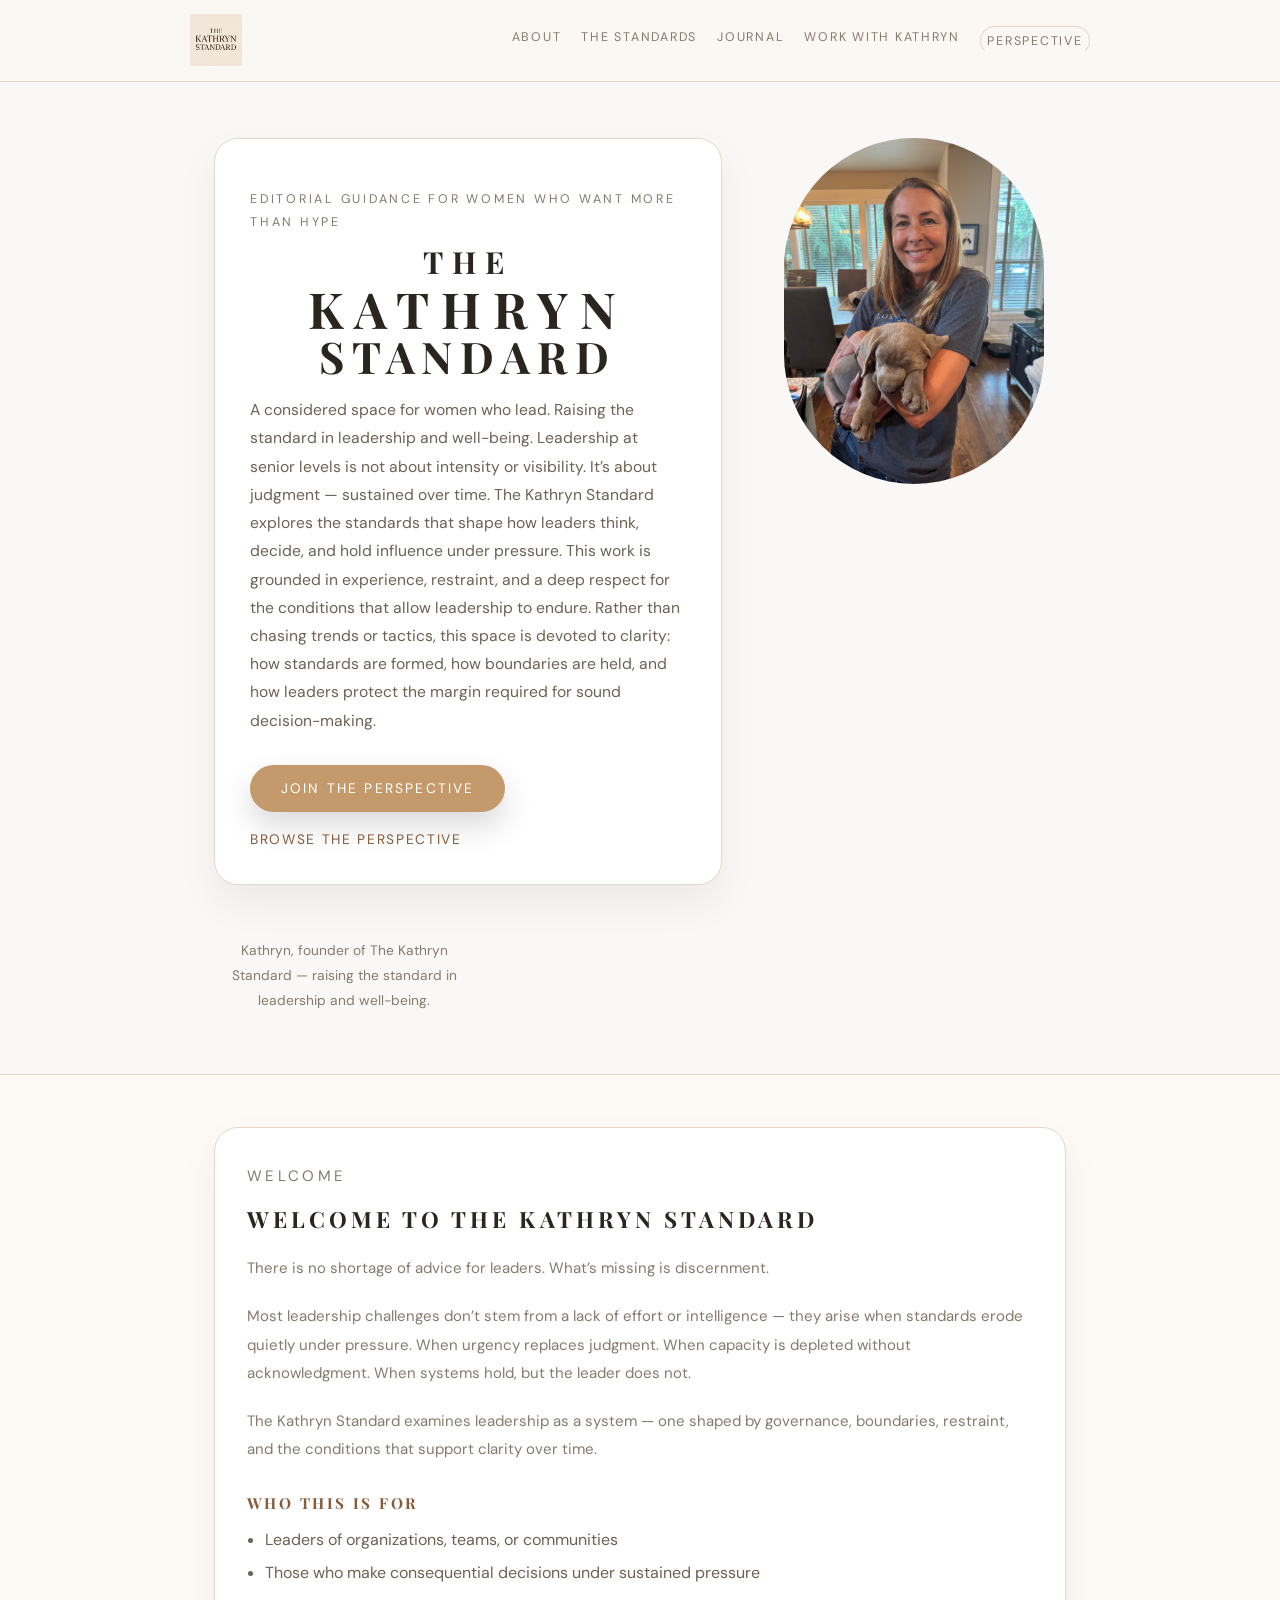
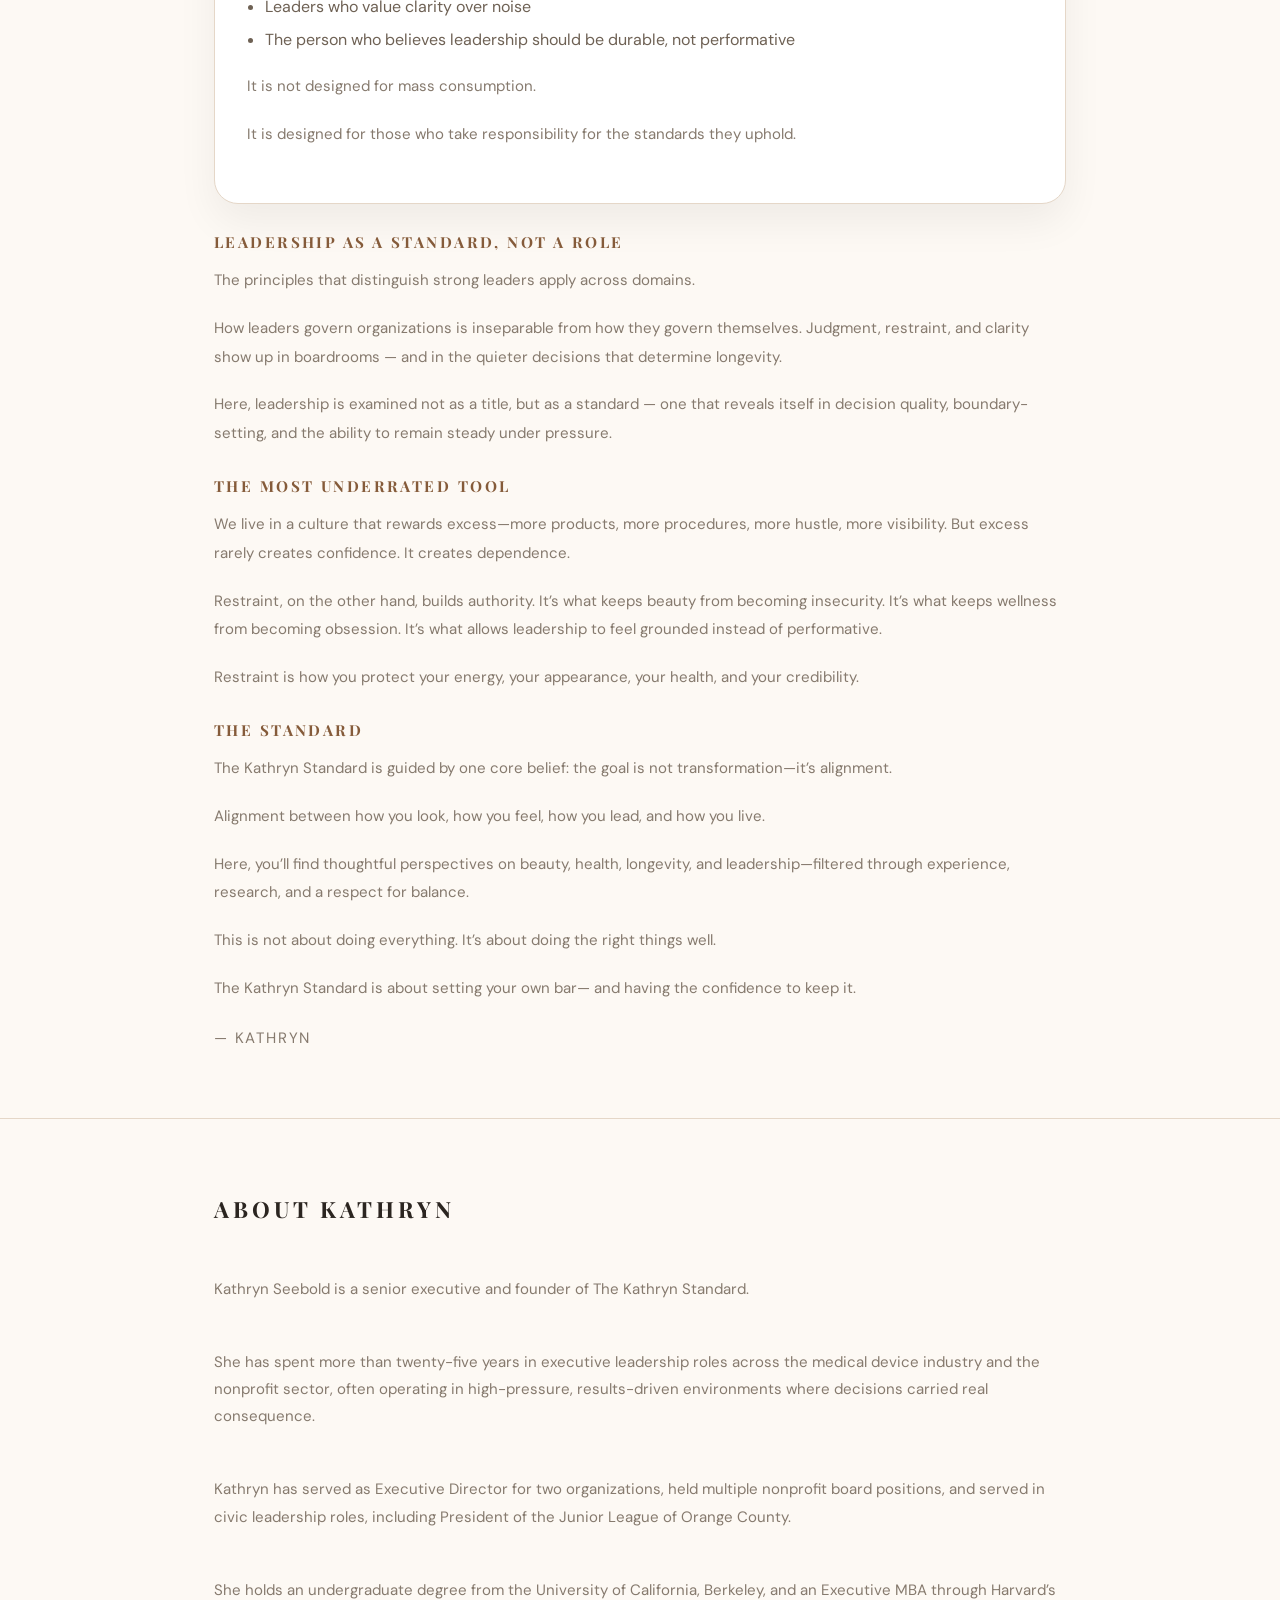
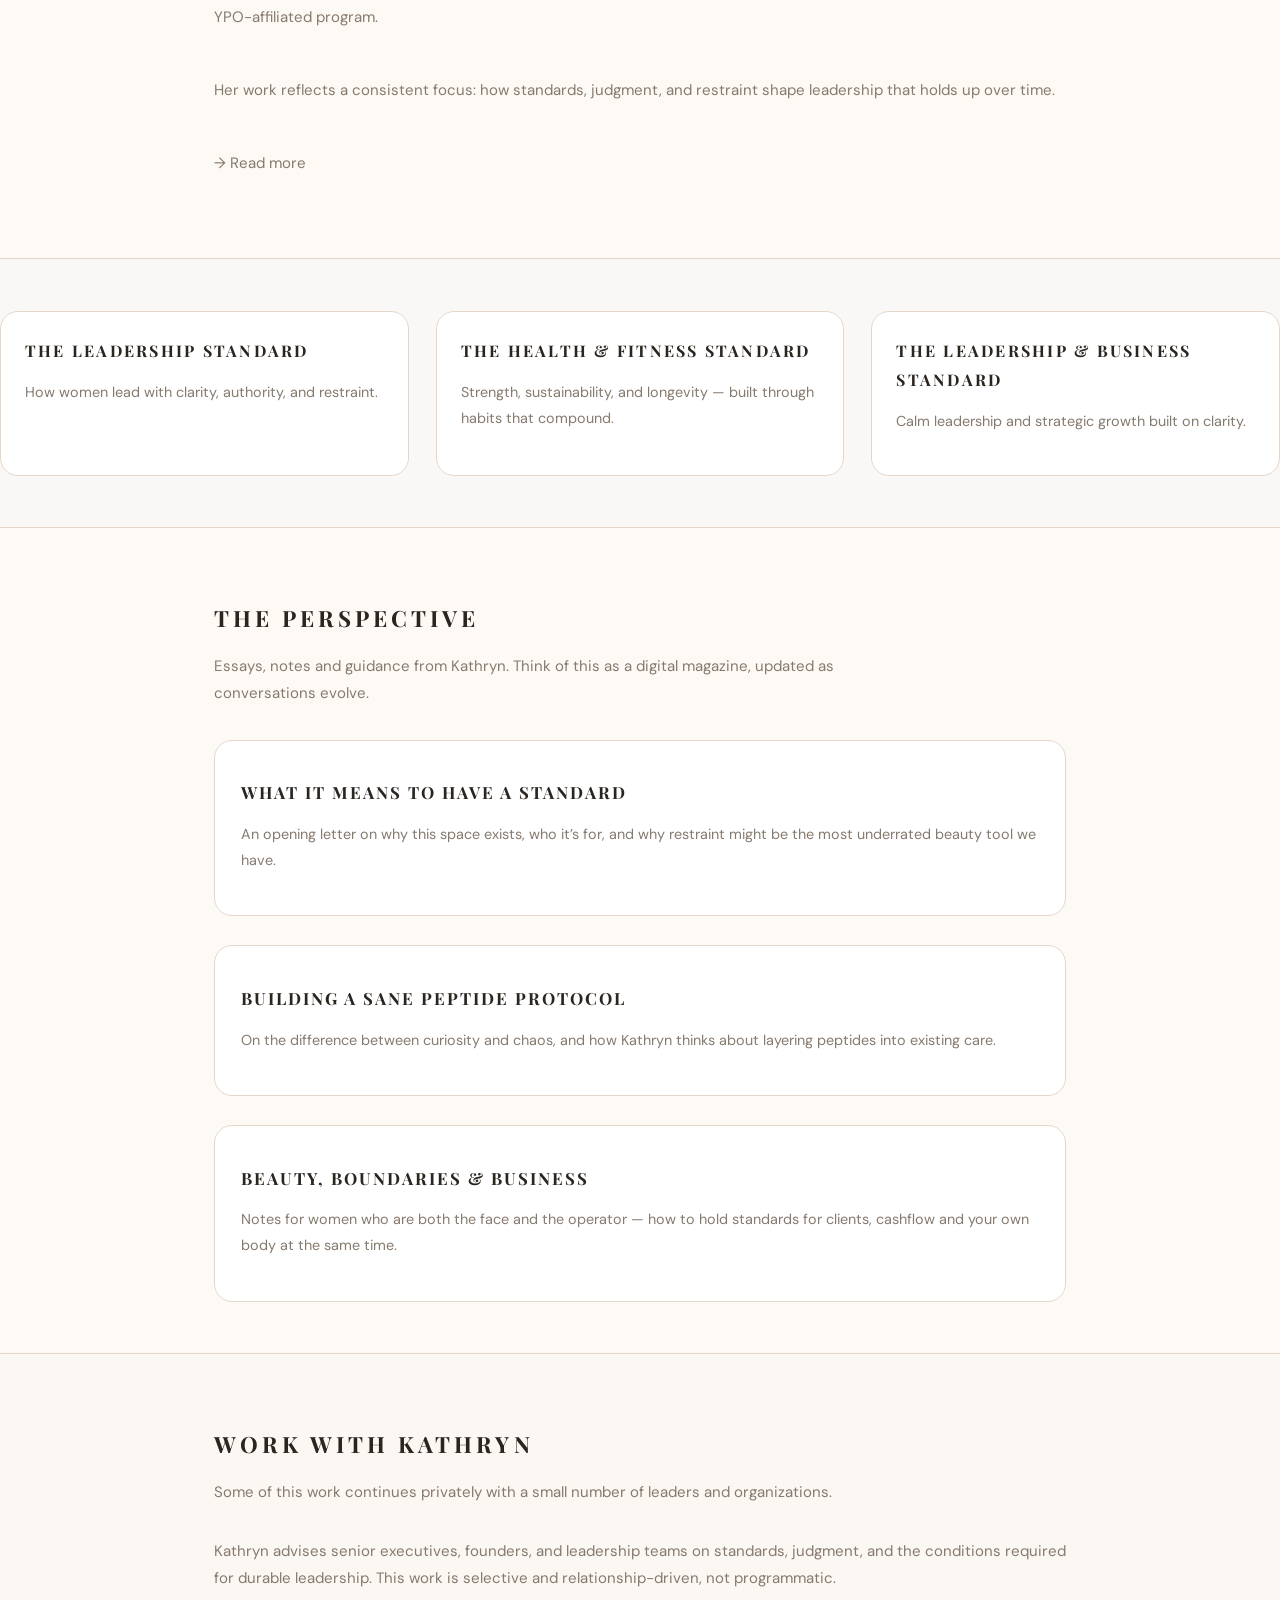
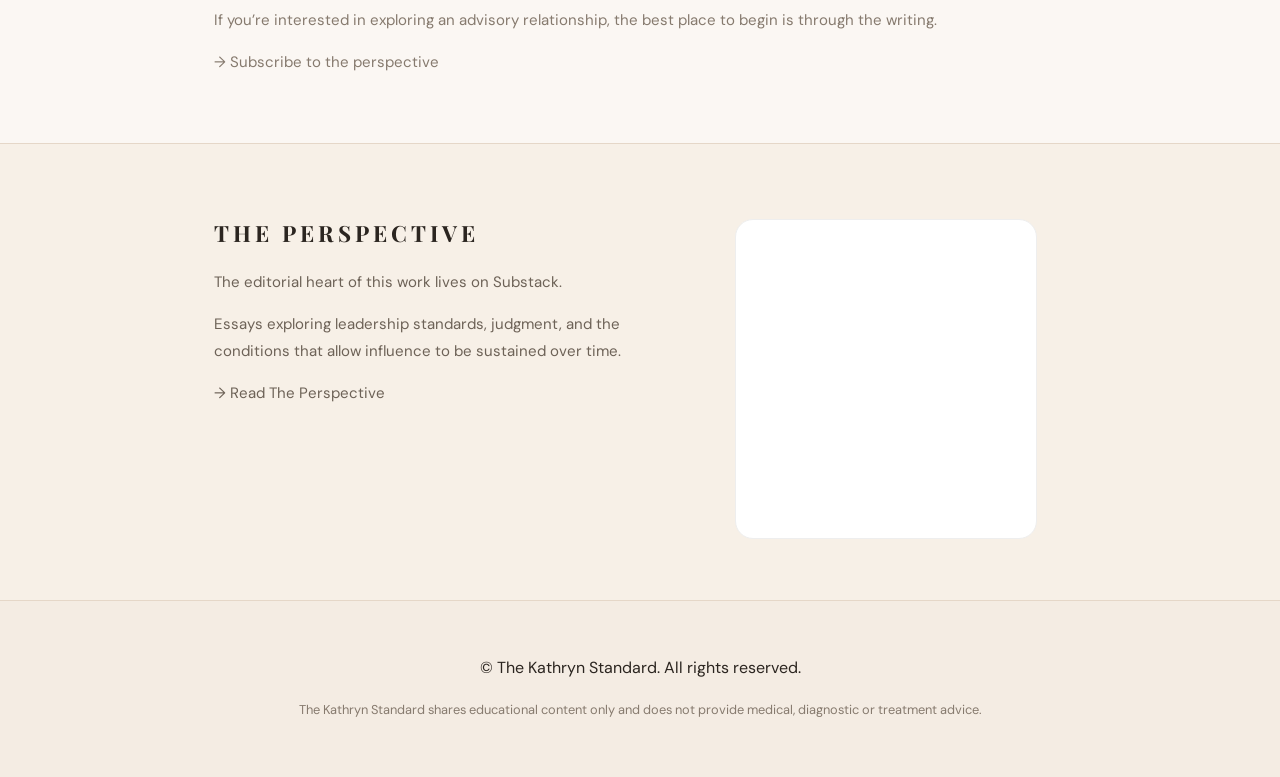
==== index.html @ 61009288 "Update index.html" ====
<!DOCTYPE html>
<html lang="en">
<head>
  
  <meta charset="UTF-8" />
  <title>The Kathryn Standard | Raising the standard in leadership and well-being</title>

  <meta name="viewport" content="width=device-width, initial-scale=1" />
  <meta
    name="description"
    content="The Kathryn Standard is an editorial-style home for women who want elevated guidance on beauty, peptides, wellness, supplements and business. Curated by Kathryn."
  />

  <!-- Canonical -->
  <link rel="canonical" href="https://thekathrynstandard.com/" />

  <!-- Open Graph -->
  <meta property="og:type" content="website" />
  <meta property="og:title" content="The Kathryn Standard | Raising the standard in leadership and well-being" />
  <meta
    property="og:description"
    content="An elevated home for women’s beauty, peptides, wellness and business insights — curated by Kathryn."
  />
  <meta property="og:url" content="https://thekathrynstandard.com/" />
  <meta property="og:site_name" content="The Kathryn Standard" />
  <meta property="og:image" content="https://thekathrynstandard.com/assets/logo.png" />

  <!-- Twitter -->
  <meta name="twitter:card" content="summary_large_image" />
  <meta name="twitter:title" content="The Kathryn Standard | Raising the standard in leadership and well-being" />
  <meta
    name="twitter:description"
    content="Where women come for thoughtful guidance on beauty, peptides, wellness, supplements and business."
  />
  <meta name="twitter:image" content="https://thekathrynstandard.com/assets/logo.png" />

  <!-- Fonts -->
<link rel="preconnect" href="https://fonts.googleapis.com" />
<link rel="preconnect" href="https://fonts.gstatic.com" crossorigin />
<link
  href="https://fonts.googleapis.com/css2?family=Playfair+Display:wght@500;600&family=DM+Sans:wght@400;500&display=swap"
  rel="stylesheet"
/>
<link rel="stylesheet" href="style.css" />
</head>
<body>
  <header class="site-header">
    <div class="container header-inner">
      <a href="/" class="brand" aria-label="The Kathryn Standard home">
        <img
  src="/assets/logo.png"
  alt="The Kathryn Standard"
  class="logo"
/>
      </a>
      <nav class="main-nav" aria-label="Primary navigation">
        <a href="#about">About</a>
        <a href="#standards">The Standards</a>
        <a href="#journal">Journal</a>
        <a href="#work-with">Work With Kathryn</a>
        <a href="#newsletter" class="nav-cta">Perspective</a>
      </nav>
    </div>
  </header>

  <main>
    <!-- HERO -->
    <section class="hero" id="top">
      <div class="container hero-grid">
        <div class="hero-copy">
          <p class="hero-kicker">Editorial guidance for women who want more than hype</p>
         <h1 class="brand-headline">
  <span class="brand-line brand-the">THE</span>
  <span class="brand-line brand-kathryn">KATHRYN</span>
  <span class="brand-line">STANDARD</span>
</h1>
          <p class="hero-body">
           A considered space for women who lead.
Raising the standard in leadership and well-being.
Leadership at senior levels is not about intensity or visibility.
It’s about judgment — sustained over time.
The Kathryn Standard explores the standards that shape how leaders think, decide, and hold influence under pressure. This work is grounded in experience, restraint, and a deep respect for the conditions that allow leadership to endure.
Rather than chasing trends or tactics, this space is devoted to clarity: how standards are formed, how boundaries are held, and how leaders protect the margin required for sound decision-making.

          </p>
          <div class="hero-actions">
            <a href="#newsletter" class="btn btn-primary">Join the Perspective</a>
           <a 
  href="https://perspective.thekathrynstandard.com" 
  class="hero-secondary"
  target="_blank"
  rel="noopener"
>
  BROWSE THE PERSPECTIVE
</a>
          </div>
        </div>
        <div class="hero-media">
  <div class="hero-portrait">
    <img
      src="/assets/kathryn.jpg"
      alt="Kathryn — Founder of The Kathryn Standard"
      class="portrait-img"
      loading="eager"
    />
  </div>
</div>
          <p class="hero-caption">
            Kathryn, founder of The Kathryn Standard — raising the standard in leadership and well-being.
          </p>
        </div>
      </div>
    </section>
   <section class="section section-welcome" id="welcome">
  <div class="container">
    <div class="welcome-card">
      <p class="welcome-kicker">Welcome</p>
      <h2>Welcome to The Kathryn Standard</h2>

      <p class="welcome-body">
        There is no shortage of advice for leaders.
What’s missing is discernment.

      </p>

      <p class="welcome-body">
        Most leadership challenges don’t stem from a lack of effort or intelligence — they arise when standards erode quietly under pressure. When urgency replaces judgment. When capacity is depleted without acknowledgment. When systems hold, but the leader does not.
      </p>

      <p class="welcome-body">
        The Kathryn Standard examines leadership as a system — one shaped by governance, boundaries, restraint, and the conditions that support clarity over time.
      </p>

    <h3 class="welcome-subhead">Who This Is For</h3>

<ul class="welcome-list">
  <li>Leaders of organizations, teams, or communities</li>
  <li>Those who make consequential decisions under sustained pressure</li>
  <li>Leaders who value clarity over noise</li>
  <li>The person who believes leadership should be durable, not performative</li>
</ul>

<p class="welcome-body">
  It is not designed for mass consumption.
</p>

<p class="welcome-body">
  It is designed for those who take responsibility for the standards they uphold.
</p>
</p>
  </p>
</div>
</p>
      </p>

      <h3 class="welcome-subhead">Leadership as a Standard, Not a Role</h3>

<p class="welcome-body">
  The principles that distinguish strong leaders apply across domains.
</p>

<p class="welcome-body">
  How leaders govern organizations is inseparable from how they govern themselves.
  Judgment, restraint, and clarity show up in boardrooms — and in the quieter decisions
  that determine longevity.
</p>

<p class="welcome-body">
  Here, leadership is examined not as a title, but as a standard — one that reveals
  itself in decision quality, boundary-setting, and the ability to remain steady under pressure.
</p>
      </p>

      <h3 class="welcome-subhead">The Most Underrated Tool</h3>

      <p class="welcome-body">
        We live in a culture that rewards excess—more products, more procedures,
        more hustle, more visibility.
        But excess rarely creates confidence. It creates dependence.
      </p>

      <p class="welcome-body">
        Restraint, on the other hand, builds authority.
        It’s what keeps beauty from becoming insecurity.
        It’s what keeps wellness from becoming obsession.
        It’s what allows leadership to feel grounded instead of performative.
      </p>

      <p class="welcome-body">
        Restraint is how you protect your energy, your appearance,
        your health, and your credibility.
      </p>

      <h3 class="welcome-subhead">The Standard</h3>

      <p class="welcome-body">
        The Kathryn Standard is guided by one core belief:
        the goal is not transformation—it’s alignment.
      </p>

      <p class="welcome-body">
        Alignment between how you look, how you feel,
        how you lead, and how you live.
      </p>

      <p class="welcome-body">
        Here, you’ll find thoughtful perspectives on beauty, health,
        longevity, and leadership—filtered through experience,
        research, and a respect for balance.
      </p>

      <p class="welcome-body">
        This is not about doing everything.
        It’s about doing the right things well.
      </p>

      <p class="welcome-body">
        The Kathryn Standard is about setting your own bar—
        and having the confidence to keep it.
      </p>

      <p class="welcome-signature">— Kathryn</p>
    </div>
  </div>
</section>

    <!-- ABOUT KATHRYN -->
    <section class="section section-about" id="about">
  <div class="container">
    <div class="section-header">
      <h2>About Kathryn</h2>
</div>

<div class="about-body">
  <p>
    Kathryn Seebold is a senior executive and founder of The Kathryn Standard.
  </p>

  <p>
    She has spent more than twenty-five years in executive leadership roles across
    the medical device industry and the nonprofit sector, often operating in
    high-pressure, results-driven environments where decisions carried real consequence.
  </p>

  <p>
    Kathryn has served as Executive Director for two organizations, held multiple
    nonprofit board positions, and served in civic leadership roles, including
    President of the Junior League of Orange County.
  </p>

  <p>
    She holds an undergraduate degree from the University of California, Berkeley,
    and an Executive MBA through Harvard’s YPO-affiliated program.
  </p>

  <p>
    Her work reflects a consistent focus: how standards, judgment, and restraint
    shape leadership that holds up over time.
  </p>

  <p>
   <a
  href="https://perspective.thekathrynstandard.com/about"
  class="about-link"
  target="_blank"
  rel="noopener"
>
      → Read more
    </a>
  </p>
</div>
      </p>
    </div>
  </div>
</section>

    <!-- THE STANDARDS (PILLARS) -->
    <section id="standards" class="section">
  <div class="pillars-grid">
  <a href="/standards/leadership-business/" class="pillar">
  <h3>The Leadership Standard</h3>
  <p>How women lead with clarity, authority, and restraint.</p>
</a>

  <a href="/standards/health-fitness/" class="pillar">
  <h3>The Health &amp; Fitness Standard</h3>
<p>Strength, sustainability, and longevity — built through habits that compound.</p>
</a>

  <a href="/standards/leadership-business/" class="pillar">
  <h3>The Leadership &amp; Business Standard</h3>
  <p>Calm leadership and strategic growth built on clarity.</p>
</a>


</div>
    </section>

    <!-- JOURNAL PREVIEW -->
    <section class="section section-journal" id="journal">
      <div class="container">
        <div class="section-header">
          <h2>The Perspective</h2>
          <p>
            Essays, notes and guidance from Kathryn. Think of this as a digital magazine, updated as
            conversations evolve.
          </p>
        </div>
        <div class="journal-grid">
         <a class="journal-card" href="what-it-means-to-have-a-standard.html">
  <h3>What It Means to Have a Standard</h3>
  <p>
    An opening letter on why this space exists, who it’s for, and why restraint might be the most underrated beauty tool we have.
  </p>
</a>
          <a class="journal-card" href="building-a-sane-peptide-protocol.html">
  <h3>Building a Sane Peptide Protocol</h3>
  <p>
    On the difference between curiosity and chaos, and how Kathryn thinks about layering peptides
    into existing care.
  </p>
</a>
          <a class="journal-card" href="beauty-boundaries-and-business.html">
  <h3>Beauty, Boundaries &amp; Business</h3>
  <p>
    Notes for women who are both the face and the operator — how to hold standards for clients,
    cashflow and your own body at the same time.
  </p>
</a>
        </div>
      </div>
    </section>

    <!-- WORK WITH KATHRYN -->
<section class="section section-work" id="work-with">
  <div class="container">

    <div class="section-header">
      <h2>Work With Kathryn</h2>
      <p>
        Some of this work continues privately with a small number of leaders and organizations.
      </p>
    </div>

    <div class="work-body">
      <p>
        Kathryn advises senior executives, founders, and leadership teams on standards,
        judgment, and the conditions required for durable leadership. This work is selective
        and relationship-driven, not programmatic.
      </p>

      <p>
        If you’re interested in exploring an advisory relationship, the best place to begin
        is through the writing.
      </p>

      <p>
        <a href="https://thekathrynstandard.substack.com" target="_blank" class="work-link">
          → Subscribe to the perspective
        </a>
      </p>
    </div>

  </div>
</section>

    <!-- PERSPECTIVE / INNER CIRCLE -->
    <section class="section section-newsletter" id="newsletter">
  <div class="container newsletter-inner">

   <div class="newsletter-copy">
  <h2>THE PERSPECTIVE</h2>

  <p>
    The editorial heart of this work lives on Substack.
  </p>

  <p>
    Essays exploring leadership standards, judgment,
    and the conditions that allow influence to be sustained over time.
  </p>

  <p>
    <p>
  <a href="https://thekathrynstandard.substack.com" target="_blank" rel="noopener">
    → Read The Perspective
  </a>
</p>
  </p>
</div>

    <div class="substack-embed">
  <iframe
    src="https://thekathrynstandard.substack.com/embed"
    width="100%"
    height="320"
    style="border:1px solid #EEE; background:white;"
    frameborder="0"
    scrolling="no"></iframe>
</div>

  </div>
</section>
  </main>

  <footer class="site-footer">
    <div class="container footer-inner">
      <p>© <span id="year"></span> The Kathryn Standard. All rights reserved.</p>
      <p class="footer-small">
        The Kathryn Standard shares educational content only and does not provide medical, diagnostic or treatment advice.
      </p>
    </div>
  </footer>

 <!-- <script src="script.js"></script> -->
</body>
</html>
---- style.css ----
:root {
  --bg: #fbf7f3;
  --bg-soft: #f6efe7;
  --card-bg: #ffffff;
  --accent: #c49a6c;
  --accent-soft: #f1e0cd;
  --accent-dark: #855b3a;
  --text: #2b2520;
  --muted: #867a6e;
  --border-soft: #e5d7c8;
  --border-strong: #d6c3af;
  --radius-lg: 18px;
  --radius-xl: 24px;
  --shadow-soft: 0 18px 40px rgba(0, 0, 0, 0.06);
  --max-width: 900px;
  --transition: 0.2s ease;
  --font-sans: "DM Sans", system-ui, -apple-system, BlinkMacSystemFont, sans-serif;
  --font-serif: "Playfair Display", "Times New Roman", serif;
}
.standard-subhead{
  margin-top: 28px;
  margin-bottom: 10px;
  font-family: "Playfair Display", serif;
  font-weight: 600;
  letter-spacing: 0.18em;
  text-transform: uppercase;
  font-size: 14px;
  color: #2b2522;
}

/* RESET & BASE */

*,
*::before,
*::after {
  box-sizing: border-box;
}

html,
body {
  margin: 0;
  padding: 0;
}

body {
  font-family: var(--font-sans);
  color: var(--text);
  background: var(--bg);
  line-height: 1.8;
  -webkit-font-smoothing: antialiased;
}

img {
  max-width: 100%;
  display: block;
}

a {
  color: inherit;
  text-decoration: none;
}

.container {
  max-width: var(--max-width);
  margin: 0 auto;
  padding: 0 1.5rem;
}

.sr-only {
  position: absolute;
  width: 1px;
  height: 1px;
  padding: 0;
  margin: -1px;
  overflow: hidden;
  clip: rect(0, 0, 0, 0);
  border: 0;
}

/* HEADER */

.site-header {
  position: sticky;
  top: 0;
  z-index: 20;
  background: rgba(251, 247, 243, 0.97);
  backdrop-filter: blur(14px);
  border-bottom: 1px solid var(--border-soft);
}

.header-inner {
  display: flex;
  align-items: center;
  justify-content: space-between;
  padding: 0.9rem 0;
}

.logo {
  height: 52px;
  width: auto;
}

.main-nav {
  display: flex;
  gap: 1.25rem;
  font-size: 0.78rem;
  letter-spacing: 0.14em;
  text-transform: uppercase;
  color: var(--muted);
}

.main-nav a {
  padding-bottom: 0.1rem;
  border-bottom: 1px solid transparent;
  transition: color var(--transition), border-color var(--transition);
}

.main-nav a:hover {
  color: var(--accent-dark);
  border-color: var(--accent-soft);
}

.nav-cta {
  padding: 0.15rem 0.4rem;
  border-radius: 999px;
  border: 1px solid var(--border-soft);
}

/* HERO */

.hero {
  padding: 3.5rem 0 3rem;
}

.hero-grid {
  display: grid;
  gap: 2.5rem;
  grid-template-columns: minmax(0, 2fr) minmax(0, 1.2fr);
  align-items: flex-start;
}

.hero-copy {
  background: var(--card-bg);
  border-radius: var(--radius-xl);
  padding: 2.3rem 2.2rem 2rem;
  border: 1px solid var(--border-soft);
  box-shadow: var(--shadow-soft);
}

.hero-kicker {
  font-size: 0.78rem;
  letter-spacing: 0.22em;
  text-transform: uppercase;
  color: var(--muted);
  margin-bottom: 0.8rem;
}

.hero h1 {
  font-family: var(--font-serif);
  font-size: clamp(2.4rem, 3.4vw, 2.9rem);
  letter-spacing: 0.18em;
  text-transform: uppercase;
  margin-bottom: 1rem;
}

.hero-body {
  max-width: 620px;
  color: #6e6154;
  font-size: 0.98rem;
  margin-bottom: 1.9rem;
}

.hero-actions {
  display: flex;
  flex-wrap: wrap;
  gap: 0.9rem;
  align-items: center;
}

.hero-secondary {
  font-size: 0.86rem;
  letter-spacing: 0.12em;
  text-transform: uppercase;
  color: var(--accent-dark);
}

/* HERO MEDIA / PORTRAIT */

.hero-media {
  display: flex;
  flex-direction: column;
  gap: 0.9rem;
  align-items: center;
}

.hero-portrait {
  width: 100%;
  max-width: 260px;
  aspect-ratio: 3 / 4;
  border-radius: 999px;
  background: linear-gradient(145deg, #f1e3d4, #e1cbb1);
  display: flex;
  align-items: center;
  justify-content: center;
  overflow: hidden;
}

.portrait-circle {
  width: 80%;
  height: 80%;
  border-radius: 999px;
  background: #e8d8c4;
}

.hero-caption {
  font-size: 0.86rem;
  color: var(--muted);
  text-align: center;
  max-width: 260px;
}

/* BUTTONS */

.btn {
  display: inline-flex;
  align-items: center;
  justify-content: center;
  border-radius: 999px;
  padding: 0.7rem 1.9rem;
  font-size: 0.86rem;
  border: none;
  cursor: pointer;
  text-decoration: none;
  letter-spacing: 0.16em;
  text-transform: uppercase;
  transition: background var(--transition), transform var(--transition),
    box-shadow var(--transition), color var(--transition);
}

.btn-primary {
  background: var(--accent);
  color: #fff;
  box-shadow: 0 14px 30px rgba(0, 0, 0, 0.15);
}

.btn-primary:hover {
  background: var(--accent-dark);
  transform: translateY(-1px);
}

/* GENERIC SECTIONS */

.section {
  padding: 3.2rem 0;
  border-top: 1px solid var(--border-soft);
}

.section-header {
  max-width: 640px;
  margin-bottom: 2rem;
}

.section h2 {
  font-family: var(--font-serif);
  font-size: 1.4rem;
  letter-spacing: 0.18em;
  text-transform: uppercase;
  margin-bottom: 0.7rem;
}

.section p {
  color: var(--muted);
  font-size: 0.94rem;
}

/* ABOUT */

.section-about {
  background: #fdf9f4;
}

.about-body {
  display: grid;
  gap: 1rem;
}

/* STANDARDS */

.section-standards {
  background: #fbf5ee;
}

.pillars-grid {
  display: grid;
  gap: 1.7rem;
  grid-template-columns: repeat(auto-fit, minmax(200px, 1fr));
}

.pillar {
  background: var(--card-bg);
  border-radius: var(--radius-lg);
  padding: 1.6rem 1.5rem;
  border: 1px solid var(--border-soft);
}

.pillar h3 {
  font-family: var(--font-serif);
  font-size: 1rem;
  letter-spacing: 0.14em;
  text-transform: uppercase;
  margin: 0 0 0.6rem;
}

.pillar p {
  font-size: 0.9rem;
}

/* JOURNAL */

.section-journal {
  background: #fdfaf6;
}

.journal-grid {
  display: grid;
  gap: 1.8rem;
}

.journal-card {
  background: var(--card-bg);
  border-radius: var(--radius-lg);
  padding: 1.7rem 1.6rem;
  border: 1px solid var(--border-soft);
}

.journal-card h3 {
  font-family: var(--font-serif);
  font-size: 1.05rem;
  letter-spacing: 0.12em;
  text-transform: uppercase;
  margin: 0.6rem 0 0.7rem;
}

.journal-card p {
  font-size: 0.9rem;
}

/* Pills */

.pill {
  display: inline-flex;
  align-items: center;
  padding: 0.25rem 0.8rem;
  border-radius: 999px;
  font-size: 0.72rem;
  letter-spacing: 0.18em;
  text-transform: uppercase;
}

.pill-soft {
  background: var(--accent-soft);
  color: #664934;
}

/* WORK WITH KATHRYN */

.section-work {
  background: var(--bg);
}

.work-body p {
  font-size: 0.94rem;
}

/* NEWSLETTER */

.section-newsletter {
  background: #f7f0e7;
}

.newsletter-inner {
  display: flex;
  flex-wrap: wrap;
  gap: 2rem;
  align-items: flex-start;
  justify-content: space-between;
}

.newsletter-copy {
  max-width: 460px;
}

.newsletter-copy p {
  color: #6d6257;
}

.newsletter-form {
  display: flex;
  flex-direction: column;
  gap: 0.75rem;
  min-width: 260px;
  max-width: 320px;
}

.newsletter-form input[type="email"] {
  padding: 0.8rem 1.1rem;
  border-radius: 999px;
  border: 1px solid var(--border-strong);
  background: #fff;
  color: var(--text);
  font-size: 0.9rem;
}

.newsletter-form input[type="email"]::placeholder {
  color: #b1a396;
}

.newsletter-form input[type="email"]:focus {
  outline: none;
  border-color: var(--accent);
  box-shadow: 0 0 0 1px rgba(196, 154, 108, 0.6);
}

.newsletter-message {
  font-size: 0.82rem;
  min-height: 1.1rem;
}

/* FOOTER */

.site-footer {
  padding: 2.3rem 0 2.7rem;
  background: #f4ece3;
  border-top: 1px solid var(--border-soft);
}

.footer-inner {
  text-align: center;
}

.footer-small {
  margin-top: 0.3rem;
  font-size: 0.8rem;
  color: var(--muted);
}

/* RESPONSIVE */

@media (max-width: 860px) {
  .main-nav {
    display: none;
  }

  .hero-grid {
    grid-template-columns: minmax(0, 1fr);
  }

  .hero-media {
    align-items: flex-start;
  }

  .hero-caption {
    text-align: left;
    max-width: none;
  }
}

@media (max-width: 640px) {
  .section {
    padding: 2.7rem 0;
  }

  .hero-copy {
    padding: 2rem 1.7rem;
  }

  .tonight-card,
  .pillar,
  .journal-card {
    padding: 1.5rem 1.4rem;
  }

  .hero-actions {
    flex-direction: column;
    align-items: flex-start;
  }

  .btn-primary {
    width: 100%;
    justify-content: center;
  }
}
/* Welcome Section */
.section-welcome {
  background: #fdf9f4;
}

.welcome-card {
  background: #ffffff;
  border: 1px solid var(--border-soft, #e5d7c8);
  border-radius: 24px;
  box-shadow: 0 18px 40px rgba(0,0,0,0.06);
  padding: 2.2rem 2rem;
}

.welcome-kicker {
  font-size: 0.78rem;
  letter-spacing: 0.22em;
  text-transform: uppercase;
  color: var(--muted, #867a6e);
  margin: 0 0 0.6rem;
}

.welcome-card h2 {
  font-family: var(--font-serif, "Playfair Display", serif);
  letter-spacing: 0.18em;
  text-transform: uppercase;
  margin: 0 0 0.9rem;
}

.welcome-body {
  color: #6e6154;
  font-size: 0.98rem;
  line-height: 1.9;
  margin: 0 0 1.2rem;
}

.welcome-body p,
.welcome-body ul,
.welcome-body ol,
.welcome-body li {
  color: #6e6154;
}

.welcome-subhead {
  font-family: var(--font-serif, "Playfair Display", serif);
  letter-spacing: 0.16em;
  text-transform: uppercase;
  font-size: 0.95rem;
  margin: 1.6rem 0 0.6rem;
  color: var(--accent-dark, #855b3a);
}

.welcome-list {
  margin: 0.6rem 0 1.2rem;
  padding-left: 1.1rem;
  color: #6e6154;
}

.welcome-list li {
  margin-bottom: 0.5rem;
  line-height: 1.6;
}

.welcome-signature {
  margin-top: 1.4rem;
  color: var(--accent-dark, #855b3a);
  letter-spacing: 0.12em;
  text-transform: uppercase;
  font-size: 0.85rem;
}
.about-emphasis {
  font-style: italic;
  letter-spacing: 0.02em;
  color: var(--accent-dark, #855b3a);
}
/* Ensure header is always clickable above layered sections */
.site-header {
  position: relative;
  z-index: 9999;
}

.site-header * {
  pointer-events: auto;
}
/* Force header + nav above any overlays */
.site-header {
  .main-nav,
.main-nav a {
  position: relative;
  z-index: 999999;
}
  position: relative;
  z-index: 99999;
}
main {
  position: relative;
  z-index: 1;
}

.main-nav,
.main-nav a {
  position: relative;
  z-index: 999999;
}

/* Prevent main content from ever covering the header */
main {
  position: relative;
  z-index: 1;
}
.brand-headline {
  font-family: "Playfair Display", serif;
  text-transform: uppercase;
  letter-spacing: 0.28em;
  font-size: clamp(2.6rem, 5vw, 3.8rem);
  line-height: 1.05;
  margin: 0 0 1.25rem;
  text-align: center;
}

.brand-line {
  display: block;
}
/* Refine THE line */
.brand-the {
  font-size: 0.7em;
  letter-spacing: 0.28em;
  margin-bottom: 0.15em;
}
/* Optical width balance for KATHRYN */
.brand-kathryn {
  font-size: 1.14em;
  letter-spacing: 0.24em;
}
/* ============================
   Perspective / Longform
============================ */

.perspective {
  font-family: Georgia, serif;
}

.perspective h1 {
  font-family: "Playfair Display", serif;
  font-size: 42px;
  font-weight: 500;
  line-height: 1.2;
  margin-bottom: 24px;
}

.perspective .intro {
  font-size: 18px;
  line-height: 1.6;
  color: #666;
  margin-bottom: 40px;
}

.perspective p {
  font-size: 17px;
  line-height: 1.75;
  margin-bottom: 24px;
  color: #222;
}

.perspective p strong {
  font-weight: 600;
}

.perspective p br {
  display: block;
  margin-bottom: 8px;
}

.perspective a {
  text-decoration: none;
  color: #b28a63;
  font-size: 15px;
}

.perspective a:hover {
  text-decoration: underline;
}
body {
  background-color: #faf8f6;
}
.ml-embedded {
  display: block !important;
  min-height: 180px;
  background: #ffffff;
}
.substack-embed{
  max-width: 520px;
  margin: 24px auto 0;
}

.substack-embed iframe{
  width: 100%;
  border-radius: 18px;
}
/* Welcome page: make list text match body copy */
.welcome-body,
.welcome-body p,
.welcome-body ul,
.welcome-body ol,
.welcome-body li {
  color: #6e6154;
}

.welcome-body li::marker {
  color: #6e6154;
}
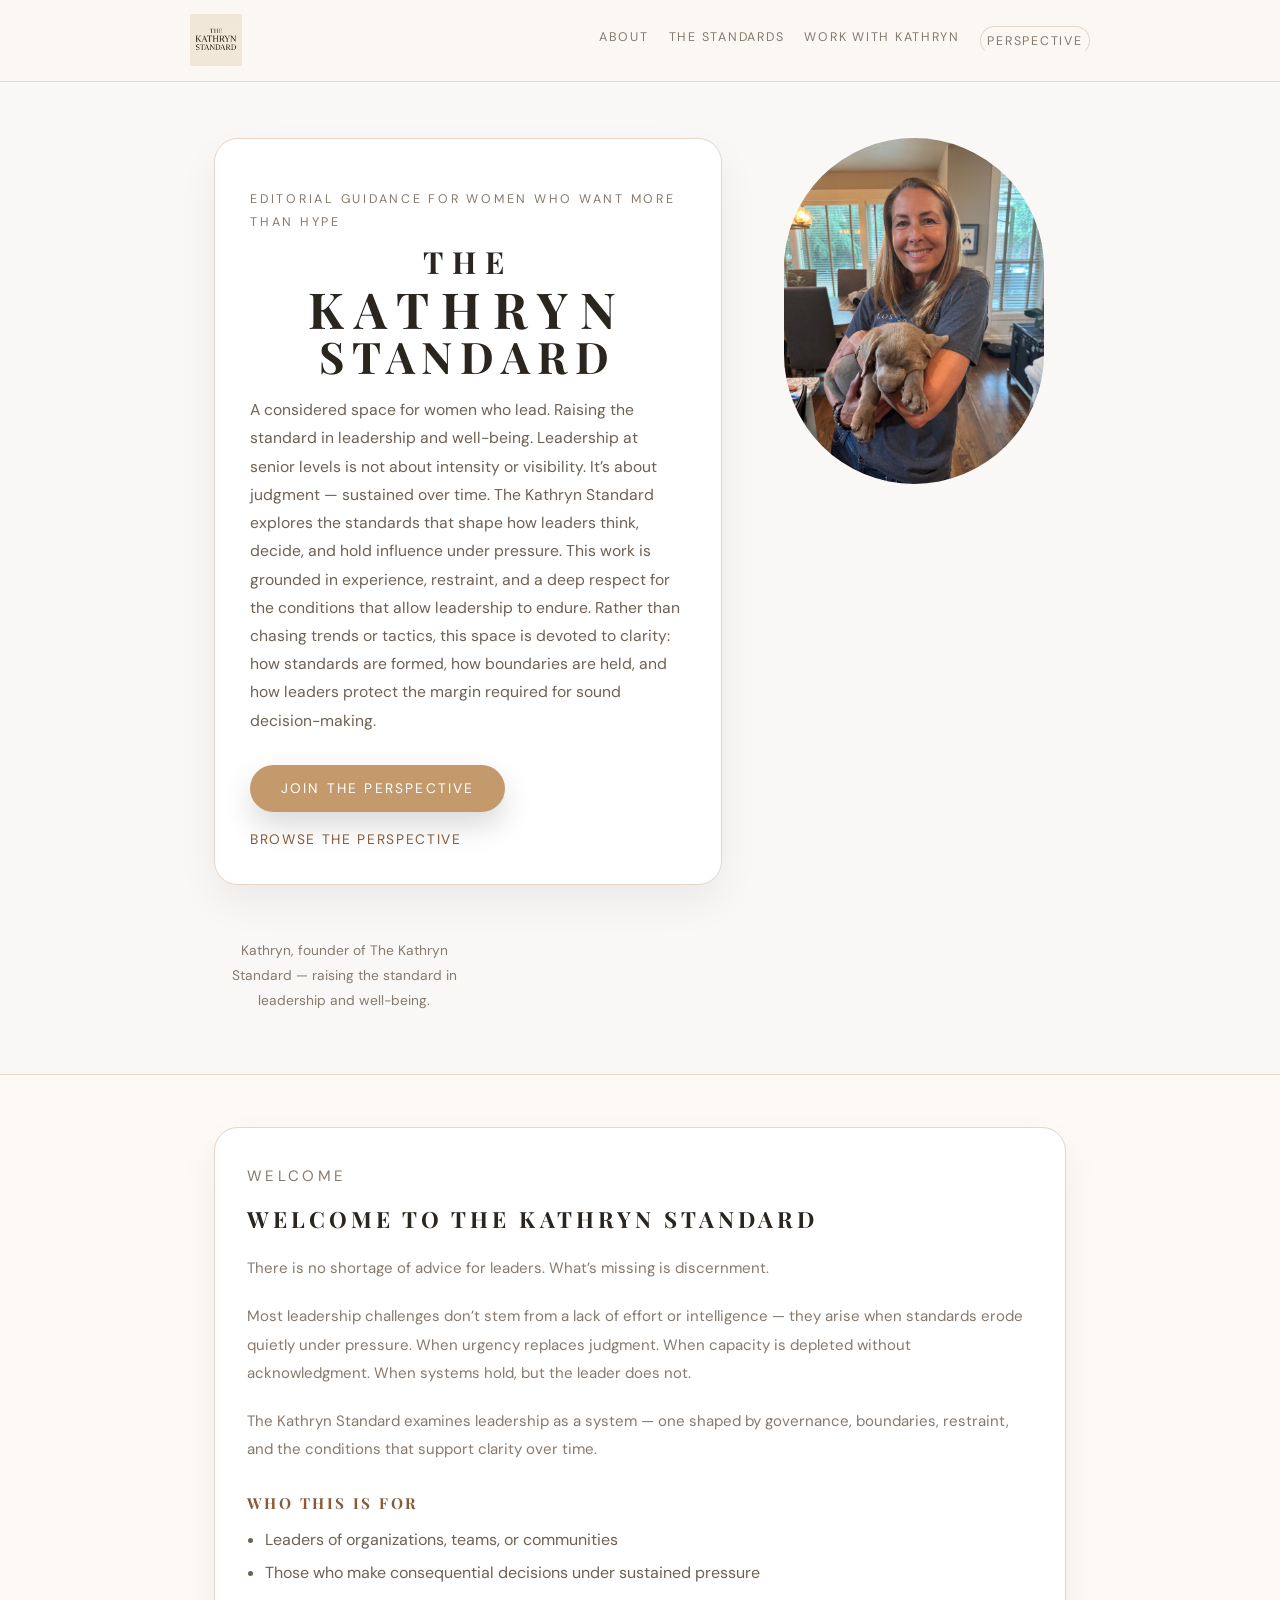
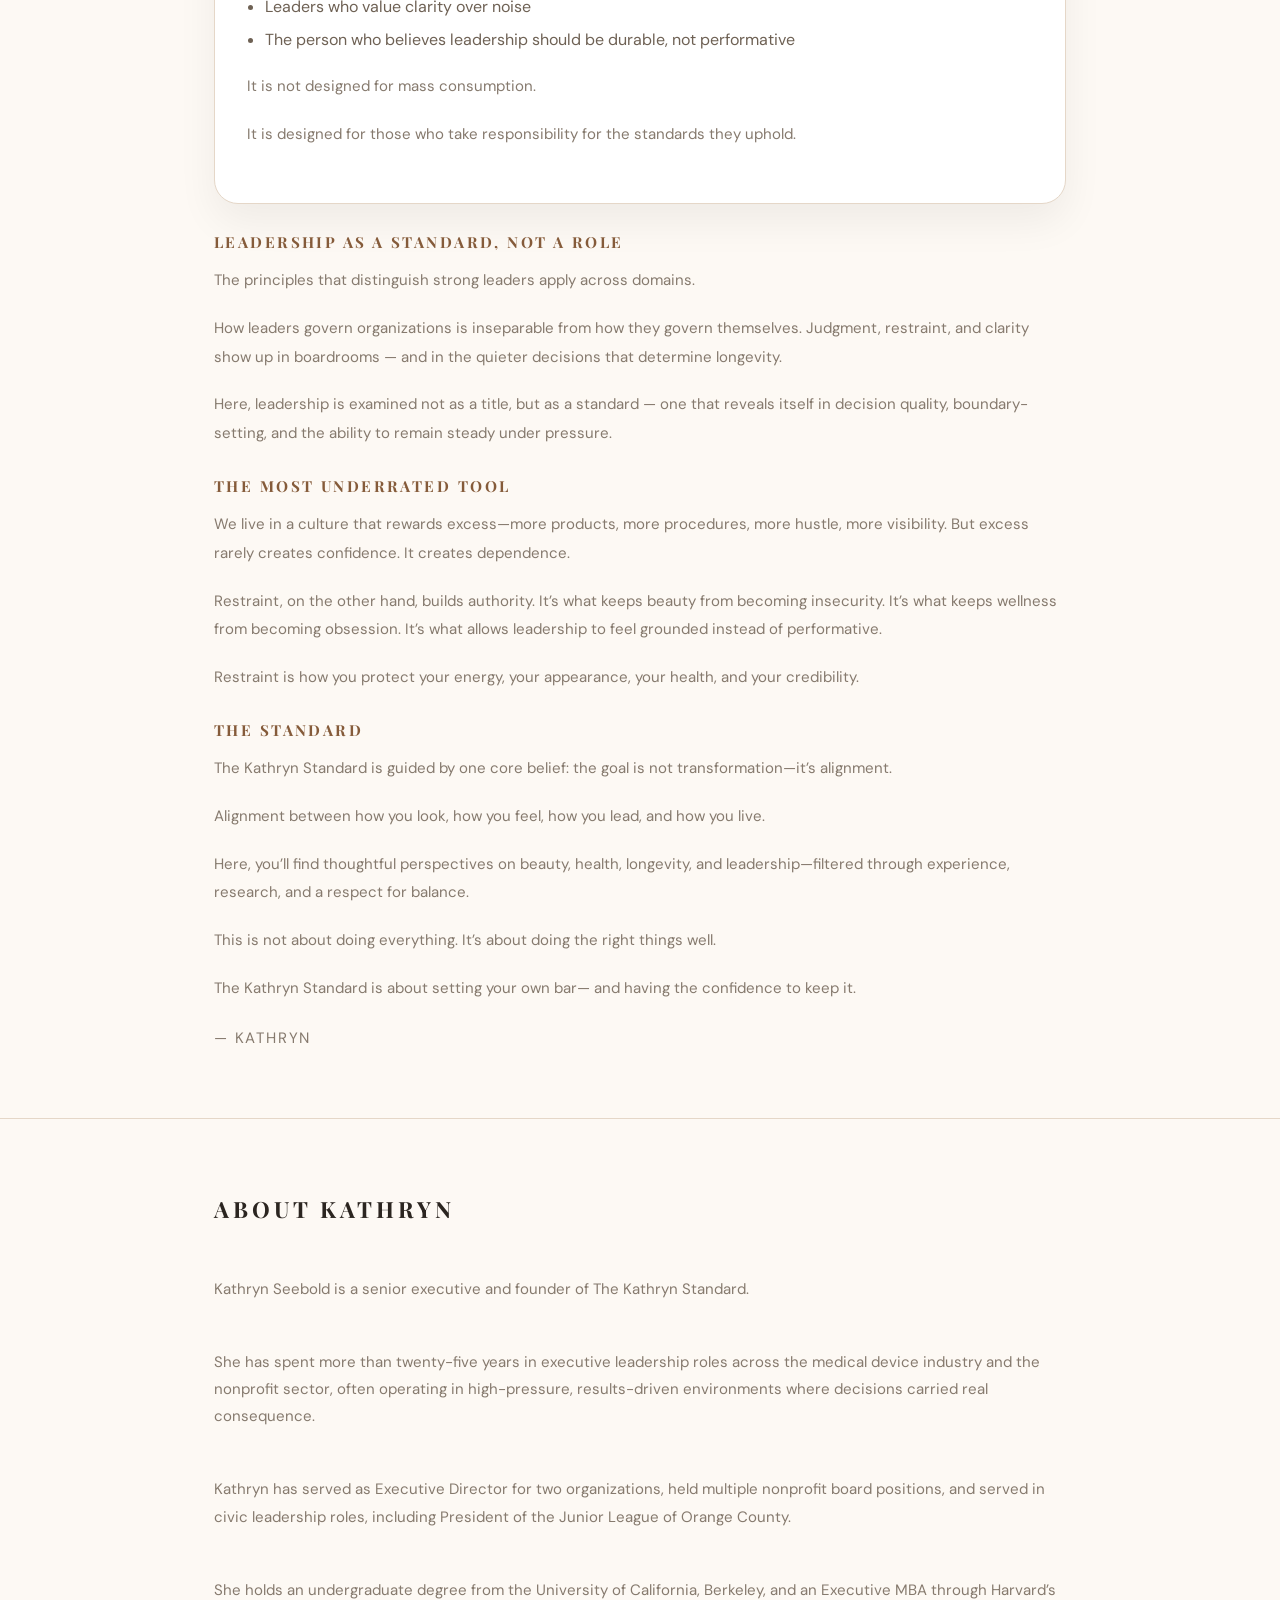
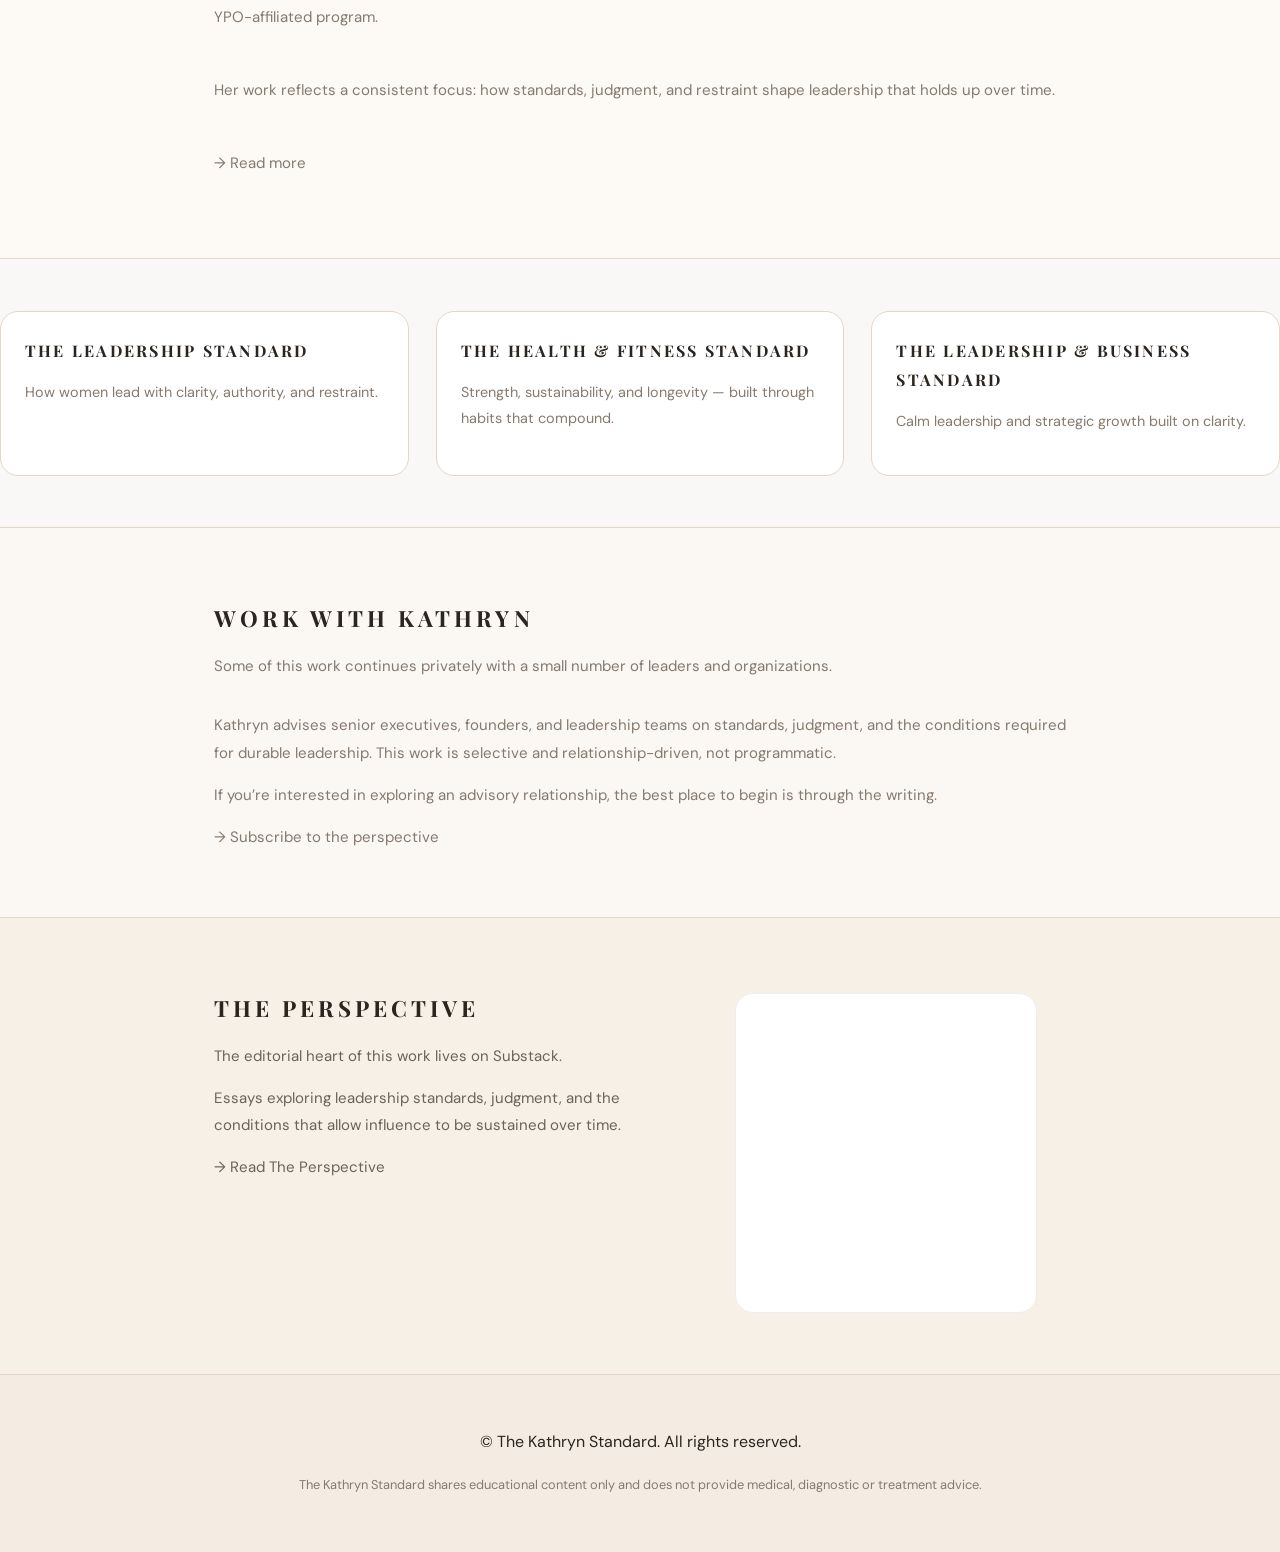
==== commit 0012698e: "Update index.html" ====
--- a/index.html
+++ b/index.html
@@ -56,9 +56,8 @@
       <nav class="main-nav" aria-label="Primary navigation">
         <a href="#about">About</a>
         <a href="#standards">The Standards</a>
-        <a href="#journal">Journal</a>
         <a href="#work-with">Work With Kathryn</a>
-        <a href="#newsletter" class="nav-cta">Perspective</a>
+       <a href="https://perspective.thekathrynstandard.com" class="nav-cta" target="_blank" rel="noopener">Perspective</a>
       </nav>
     </div>
   </header>
@@ -297,39 +296,7 @@
     </section>
 
     <!-- JOURNAL PREVIEW -->
-    <section class="section section-journal" id="journal">
-      <div class="container">
-        <div class="section-header">
-          <h2>The Perspective</h2>
-          <p>
-            Essays, notes and guidance from Kathryn. Think of this as a digital magazine, updated as
-            conversations evolve.
-          </p>
-        </div>
-        <div class="journal-grid">
-         <a class="journal-card" href="what-it-means-to-have-a-standard.html">
-  <h3>What It Means to Have a Standard</h3>
-  <p>
-    An opening letter on why this space exists, who it’s for, and why restraint might be the most underrated beauty tool we have.
-  </p>
-</a>
-          <a class="journal-card" href="building-a-sane-peptide-protocol.html">
-  <h3>Building a Sane Peptide Protocol</h3>
-  <p>
-    On the difference between curiosity and chaos, and how Kathryn thinks about layering peptides
-    into existing care.
-  </p>
-</a>
-          <a class="journal-card" href="beauty-boundaries-and-business.html">
-  <h3>Beauty, Boundaries &amp; Business</h3>
-  <p>
-    Notes for women who are both the face and the operator — how to hold standards for clients,
-    cashflow and your own body at the same time.
-  </p>
-</a>
-        </div>
-      </div>
-    </section>
+   
 
     <!-- WORK WITH KATHRYN -->
 <section class="section section-work" id="work-with">
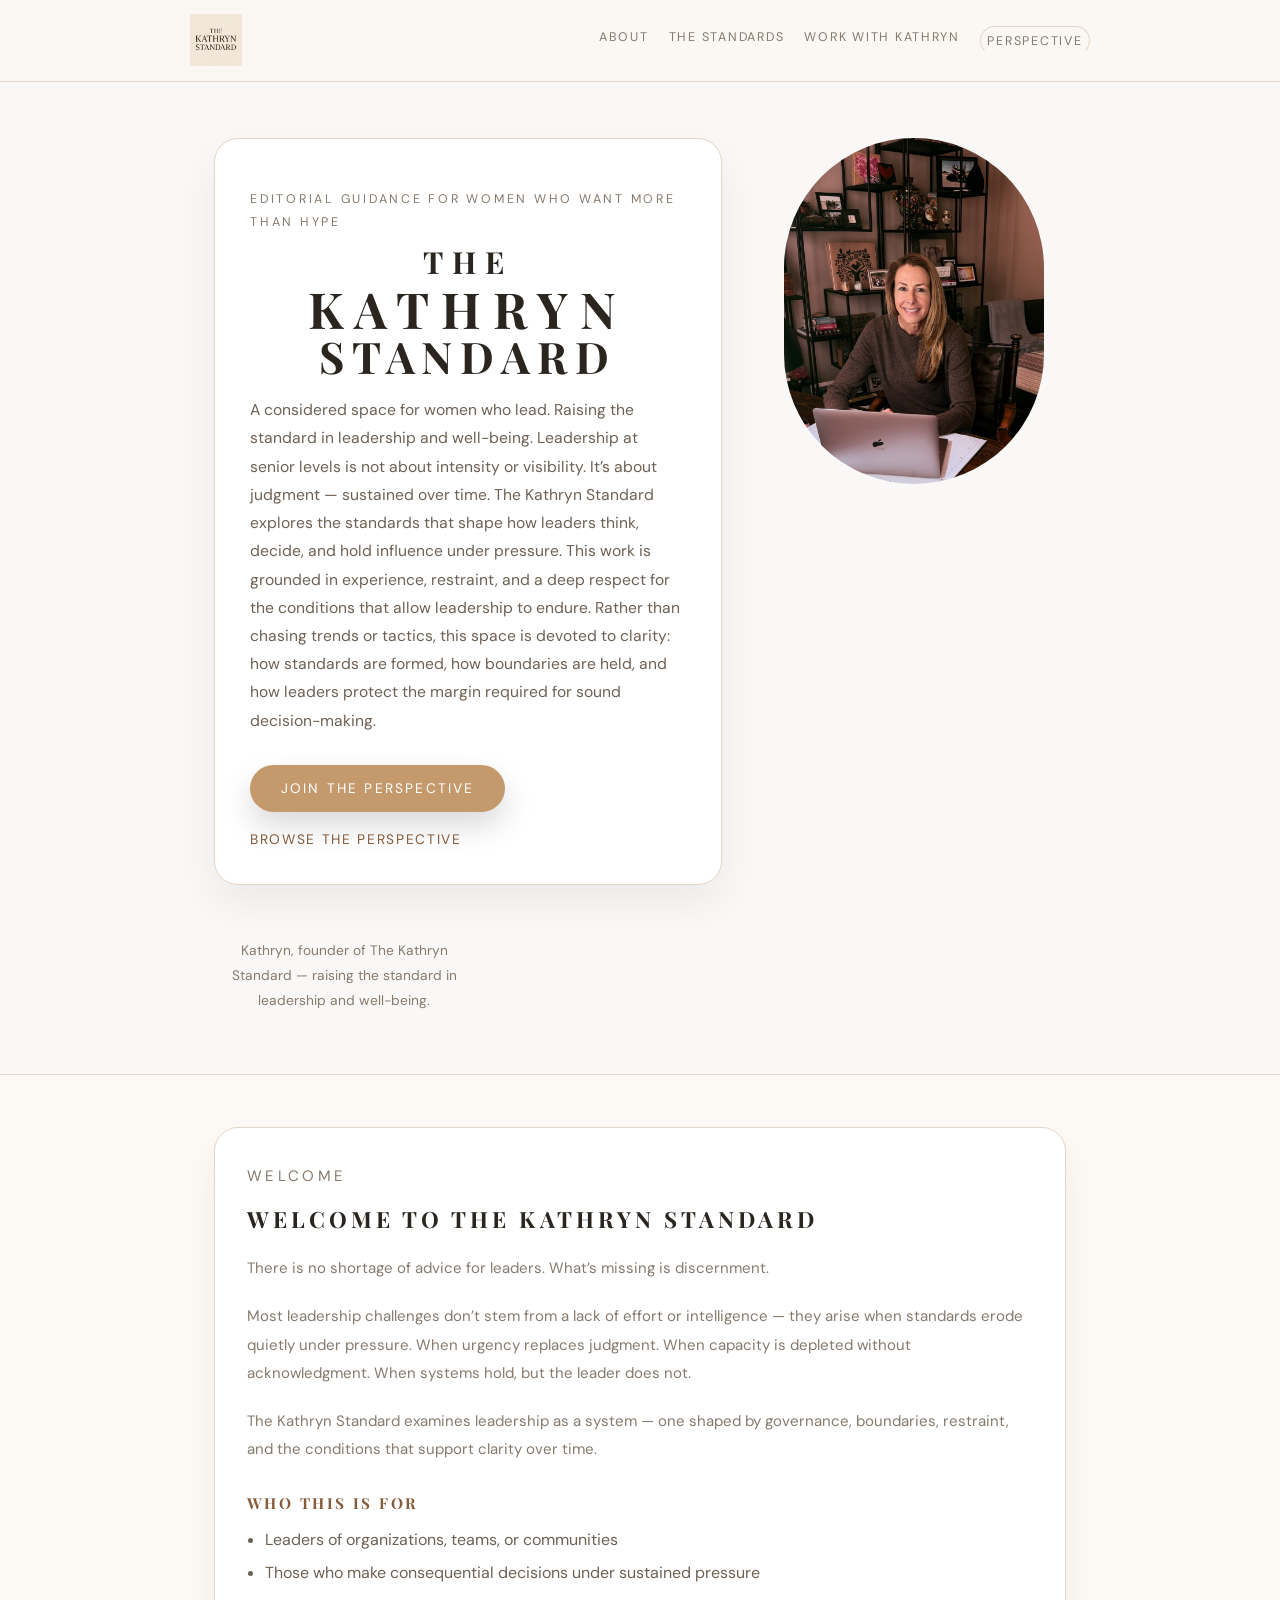
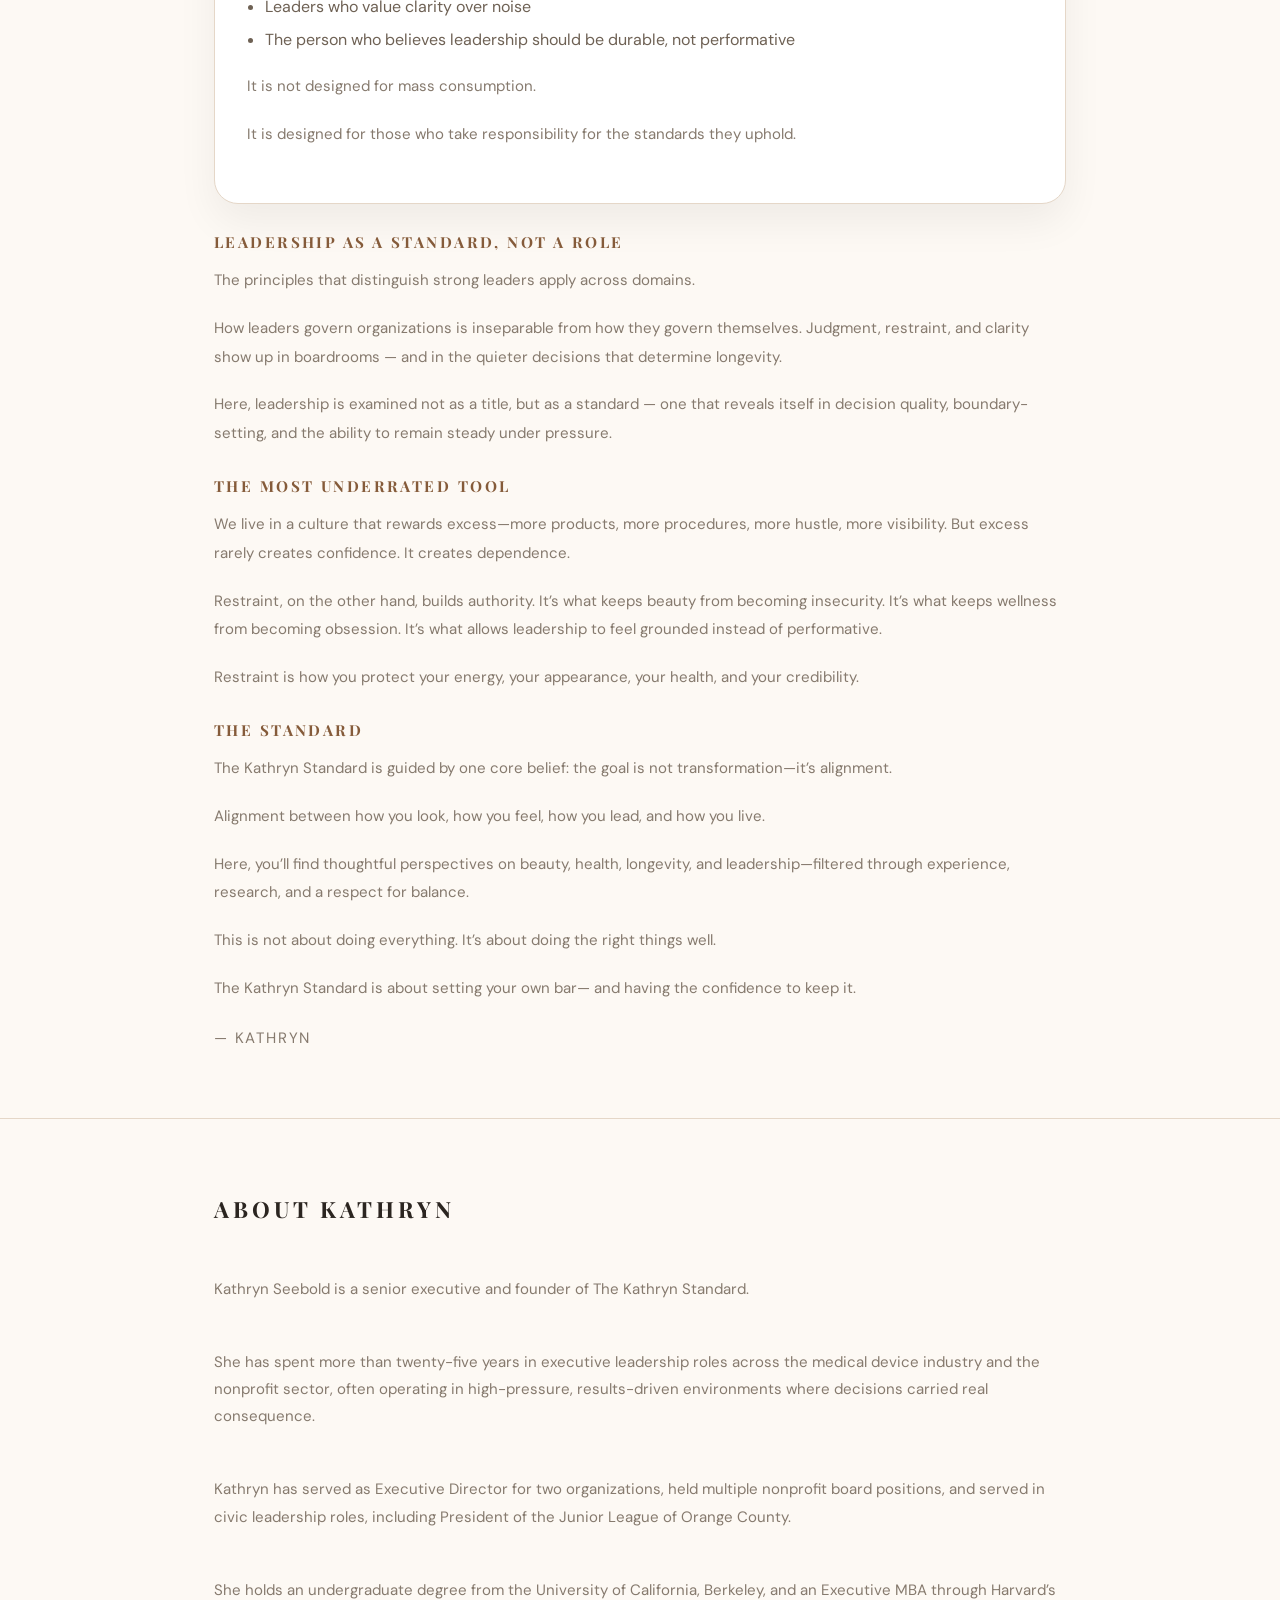
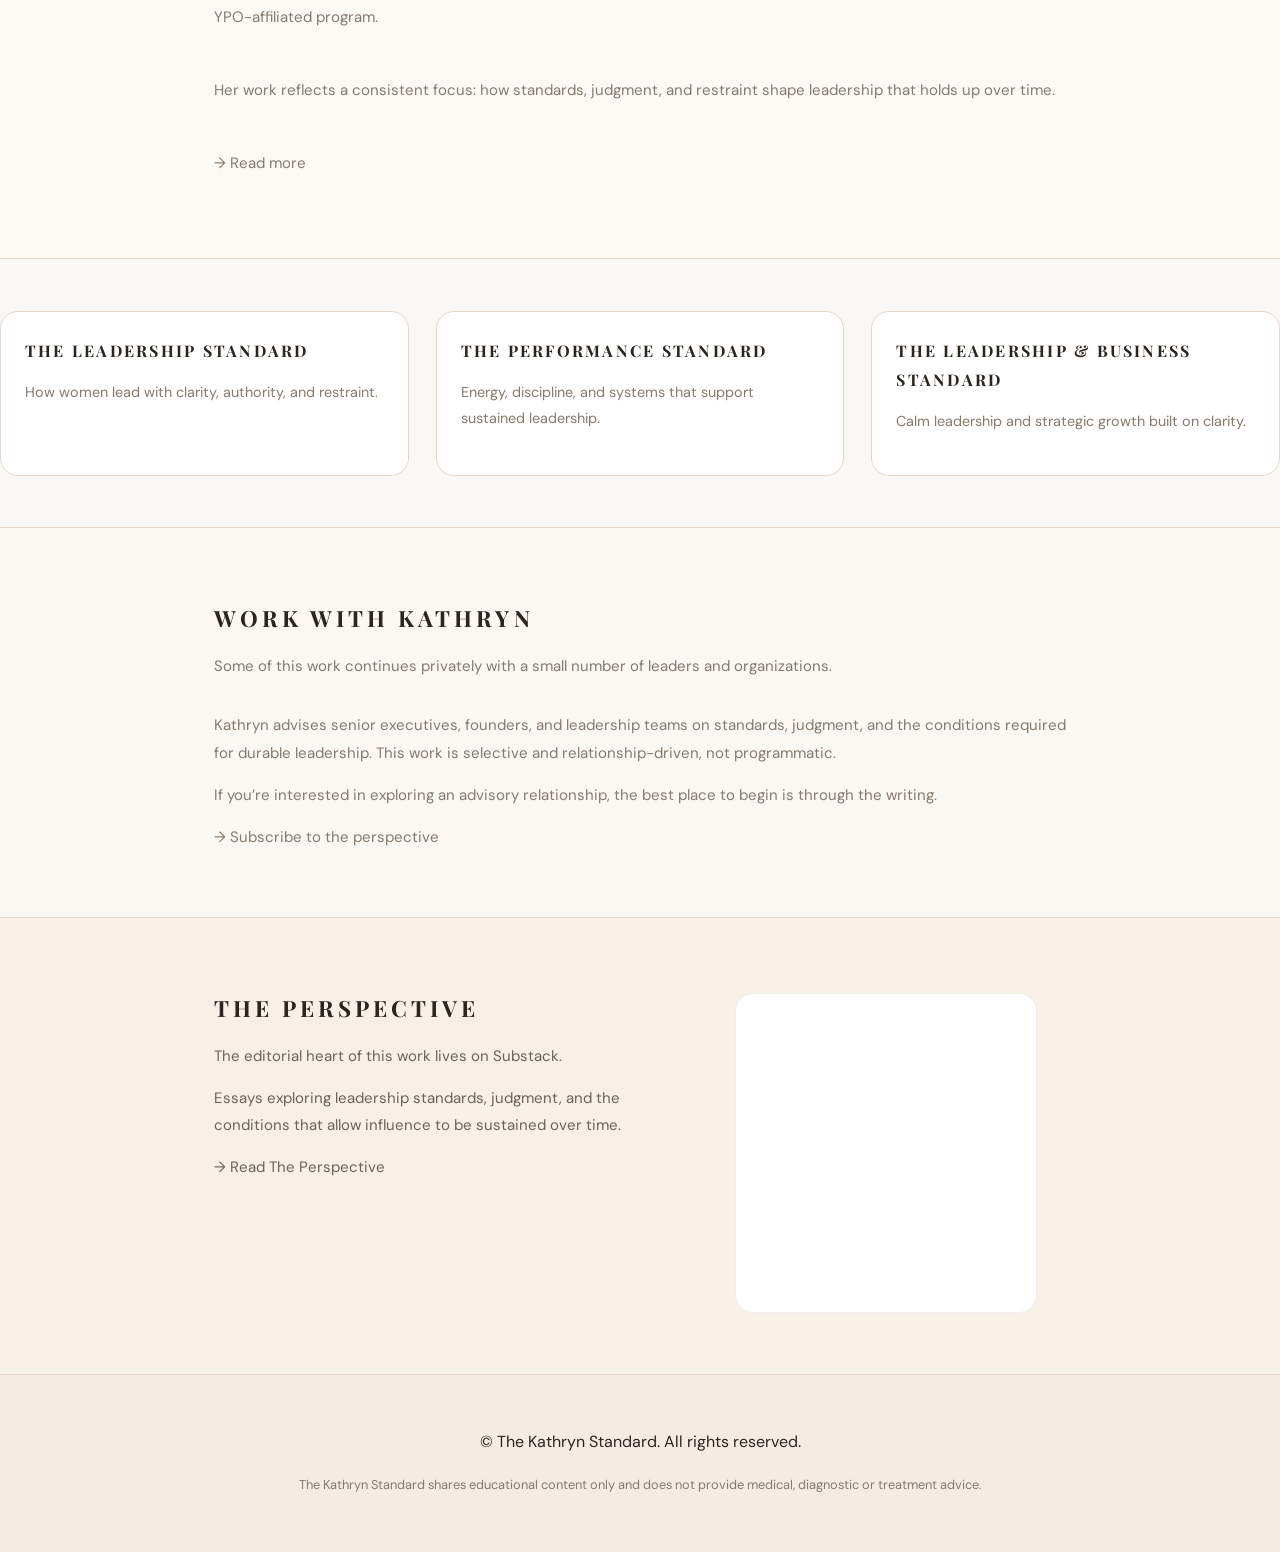
==== commit 789cc9f6: "Update index.html" ====
--- a/index.html
+++ b/index.html
@@ -281,9 +281,9 @@
   <p>How women lead with clarity, authority, and restraint.</p>
 </a>
 
-  <a href="/standards/health-fitness/" class="pillar">
-  <h3>The Health &amp; Fitness Standard</h3>
-<p>Strength, sustainability, and longevity — built through habits that compound.</p>
+ <a href="/standards/performance/" class="pillar">
+  <h3>The Performance Standard</h3>
+  <p>Energy, discipline, and systems that support sustained leadership.</p>
 </a>
 
   <a href="/standards/leadership-business/" class="pillar">
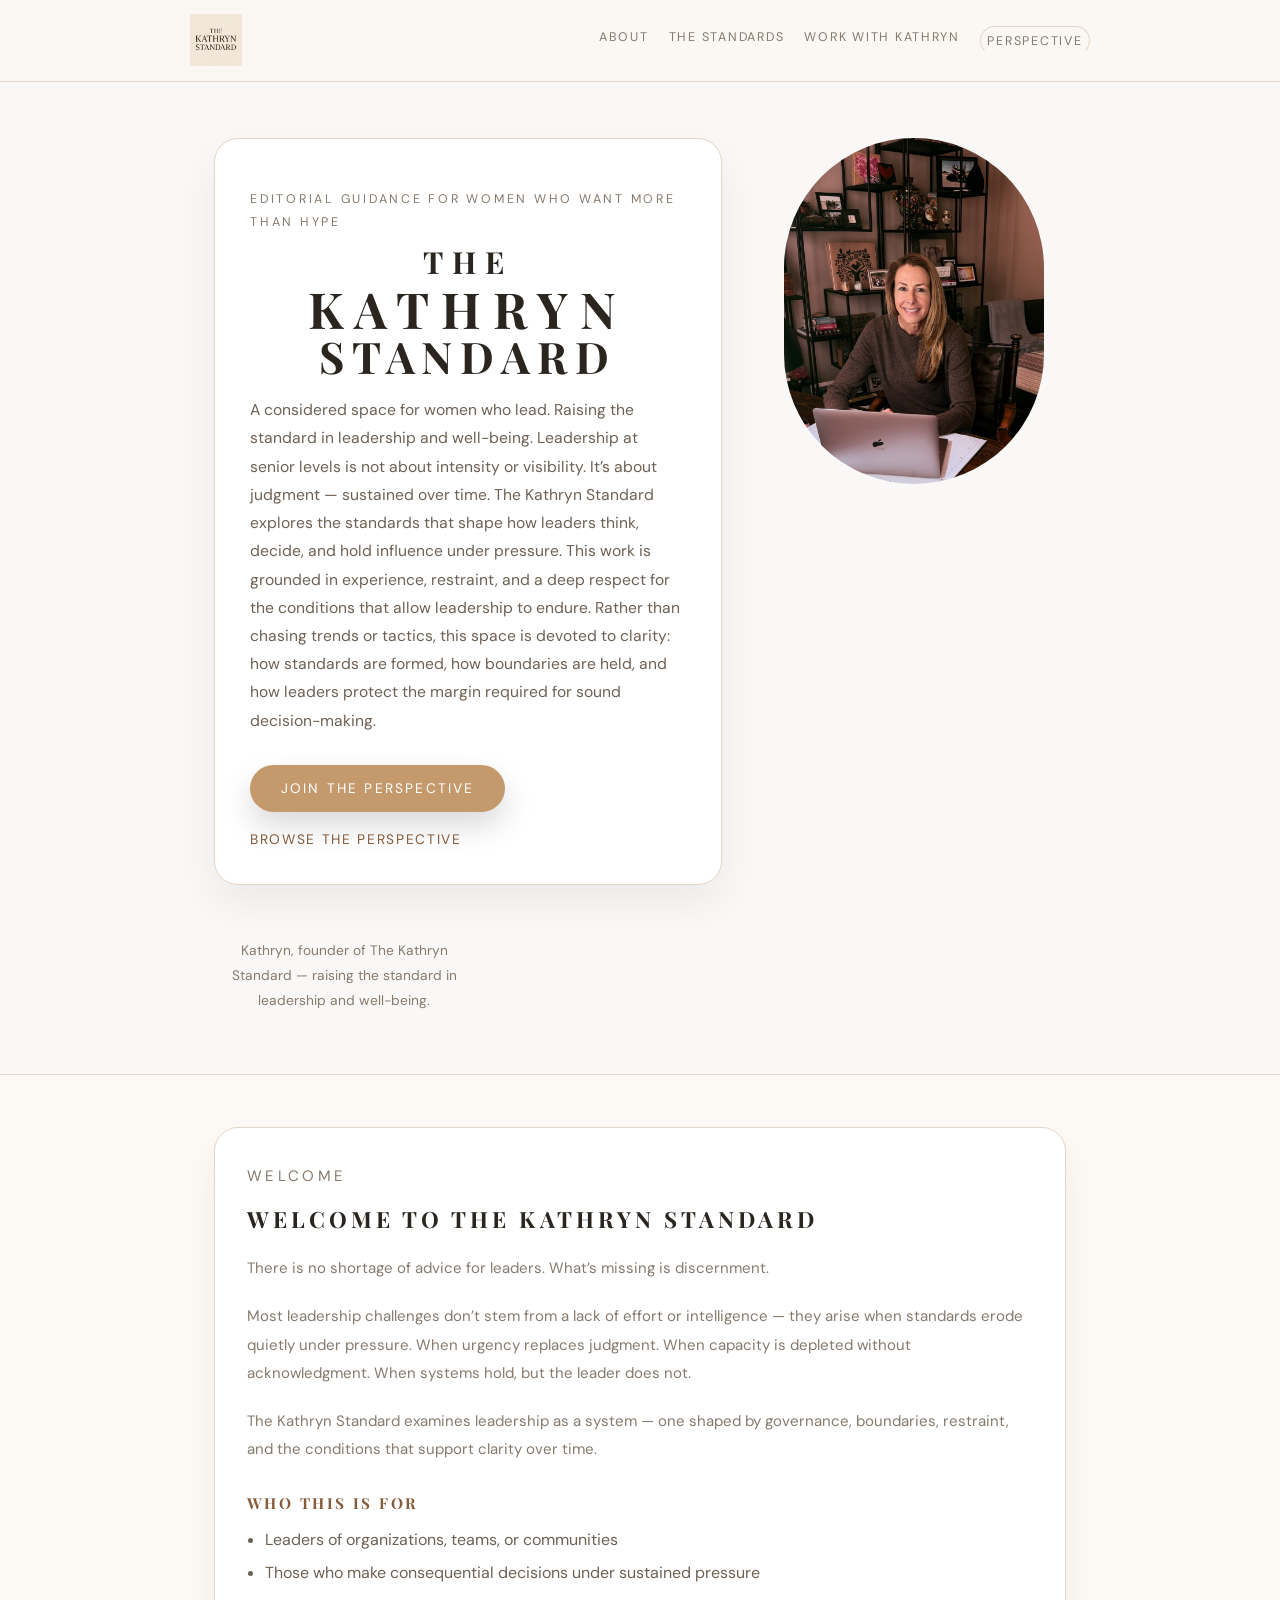
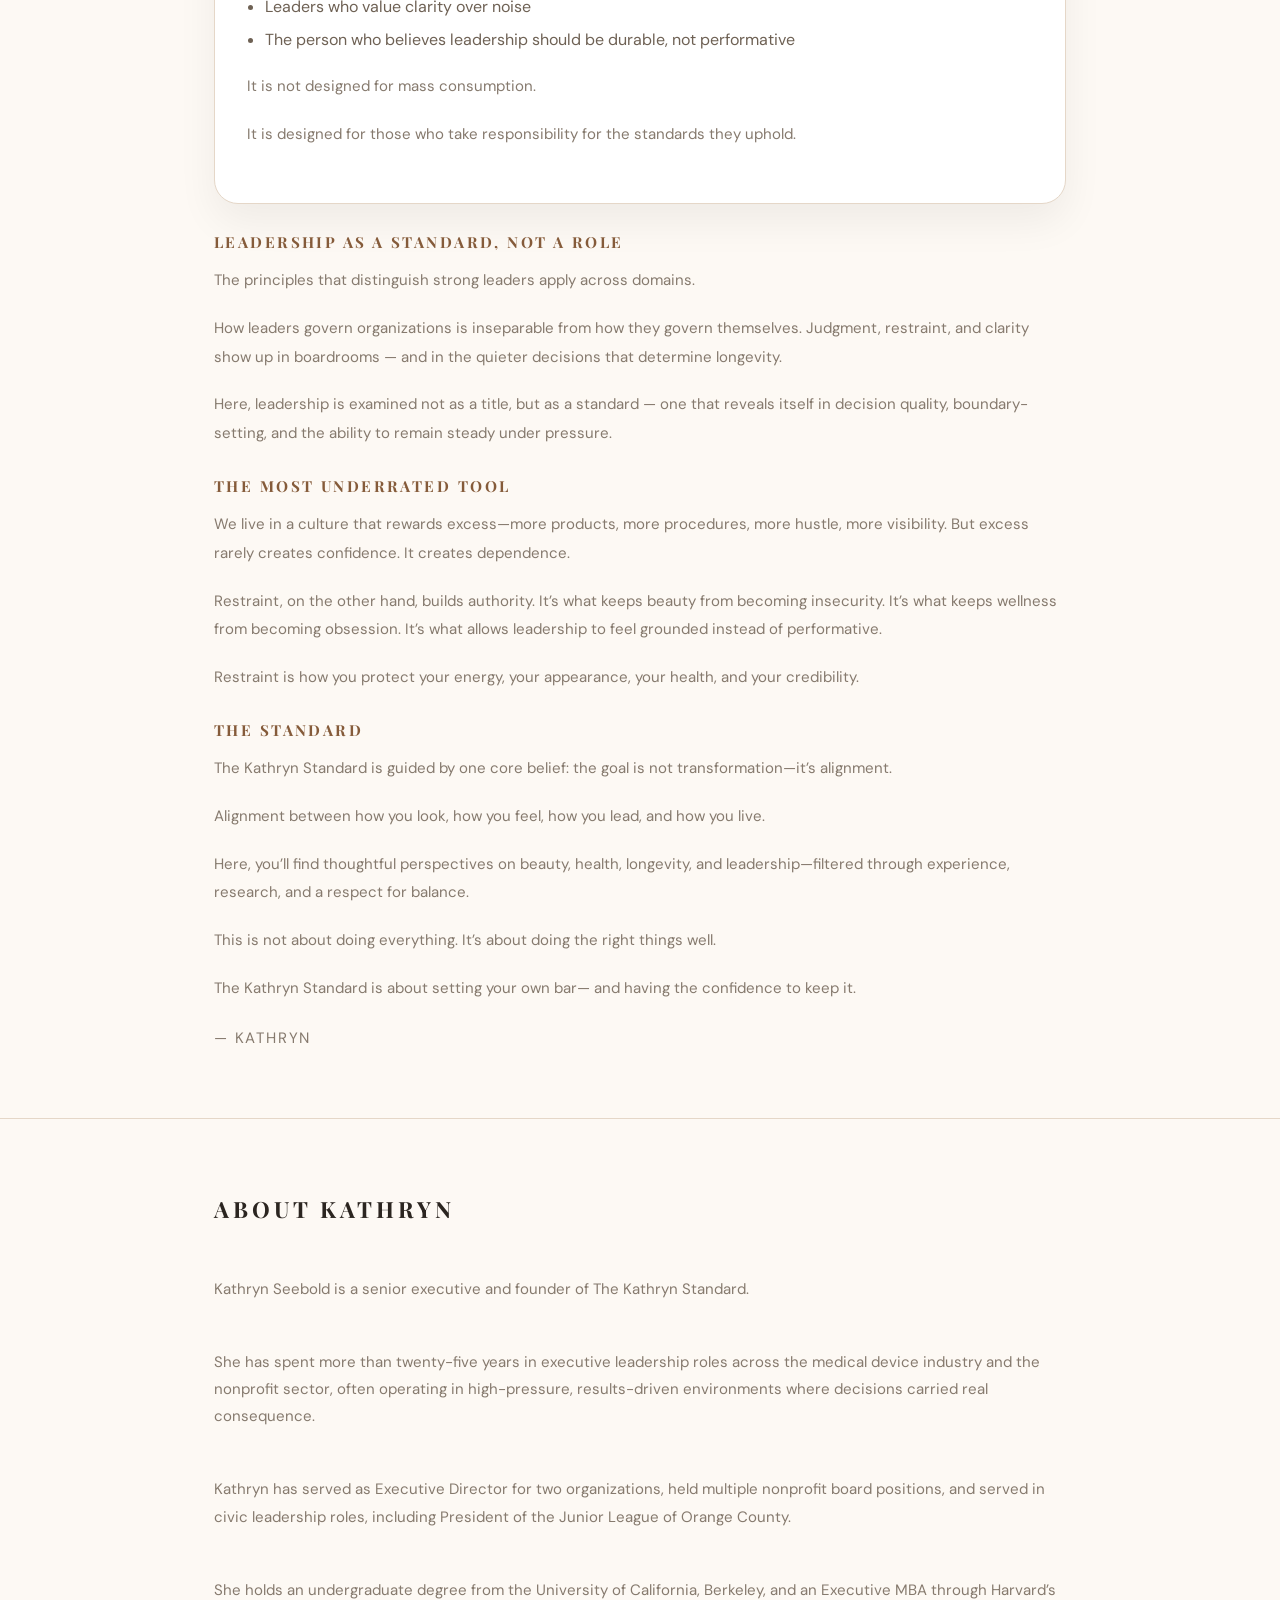
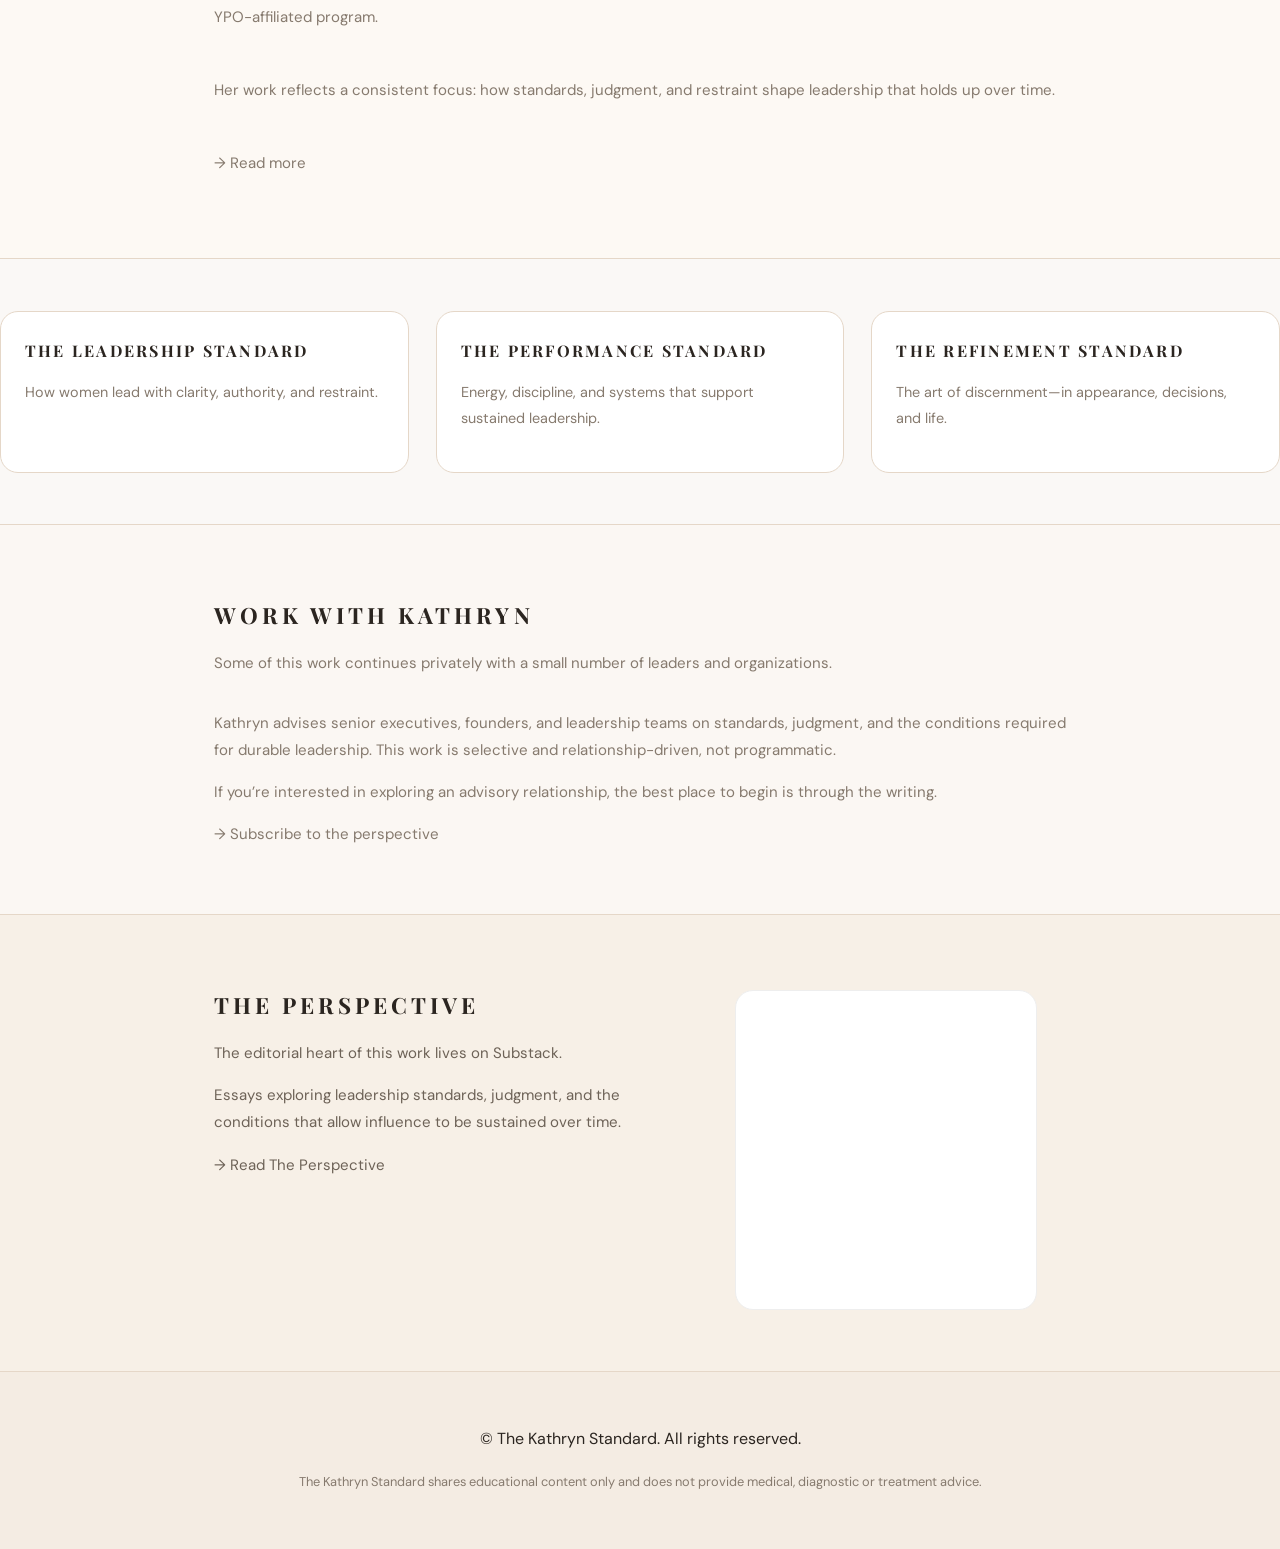
==== commit ed6f662f: "Update index.html" ====
--- a/index.html
+++ b/index.html
@@ -286,9 +286,9 @@
   <p>Energy, discipline, and systems that support sustained leadership.</p>
 </a>
 
-  <a href="/standards/leadership-business/" class="pillar">
-  <h3>The Leadership &amp; Business Standard</h3>
-  <p>Calm leadership and strategic growth built on clarity.</p>
+  <a href="/standards/refinement/" class="pillar">
+  <h3>The Refinement Standard</h3>
+  <p>The art of discernment—in appearance, decisions, and life.</p>
 </a>
 
 
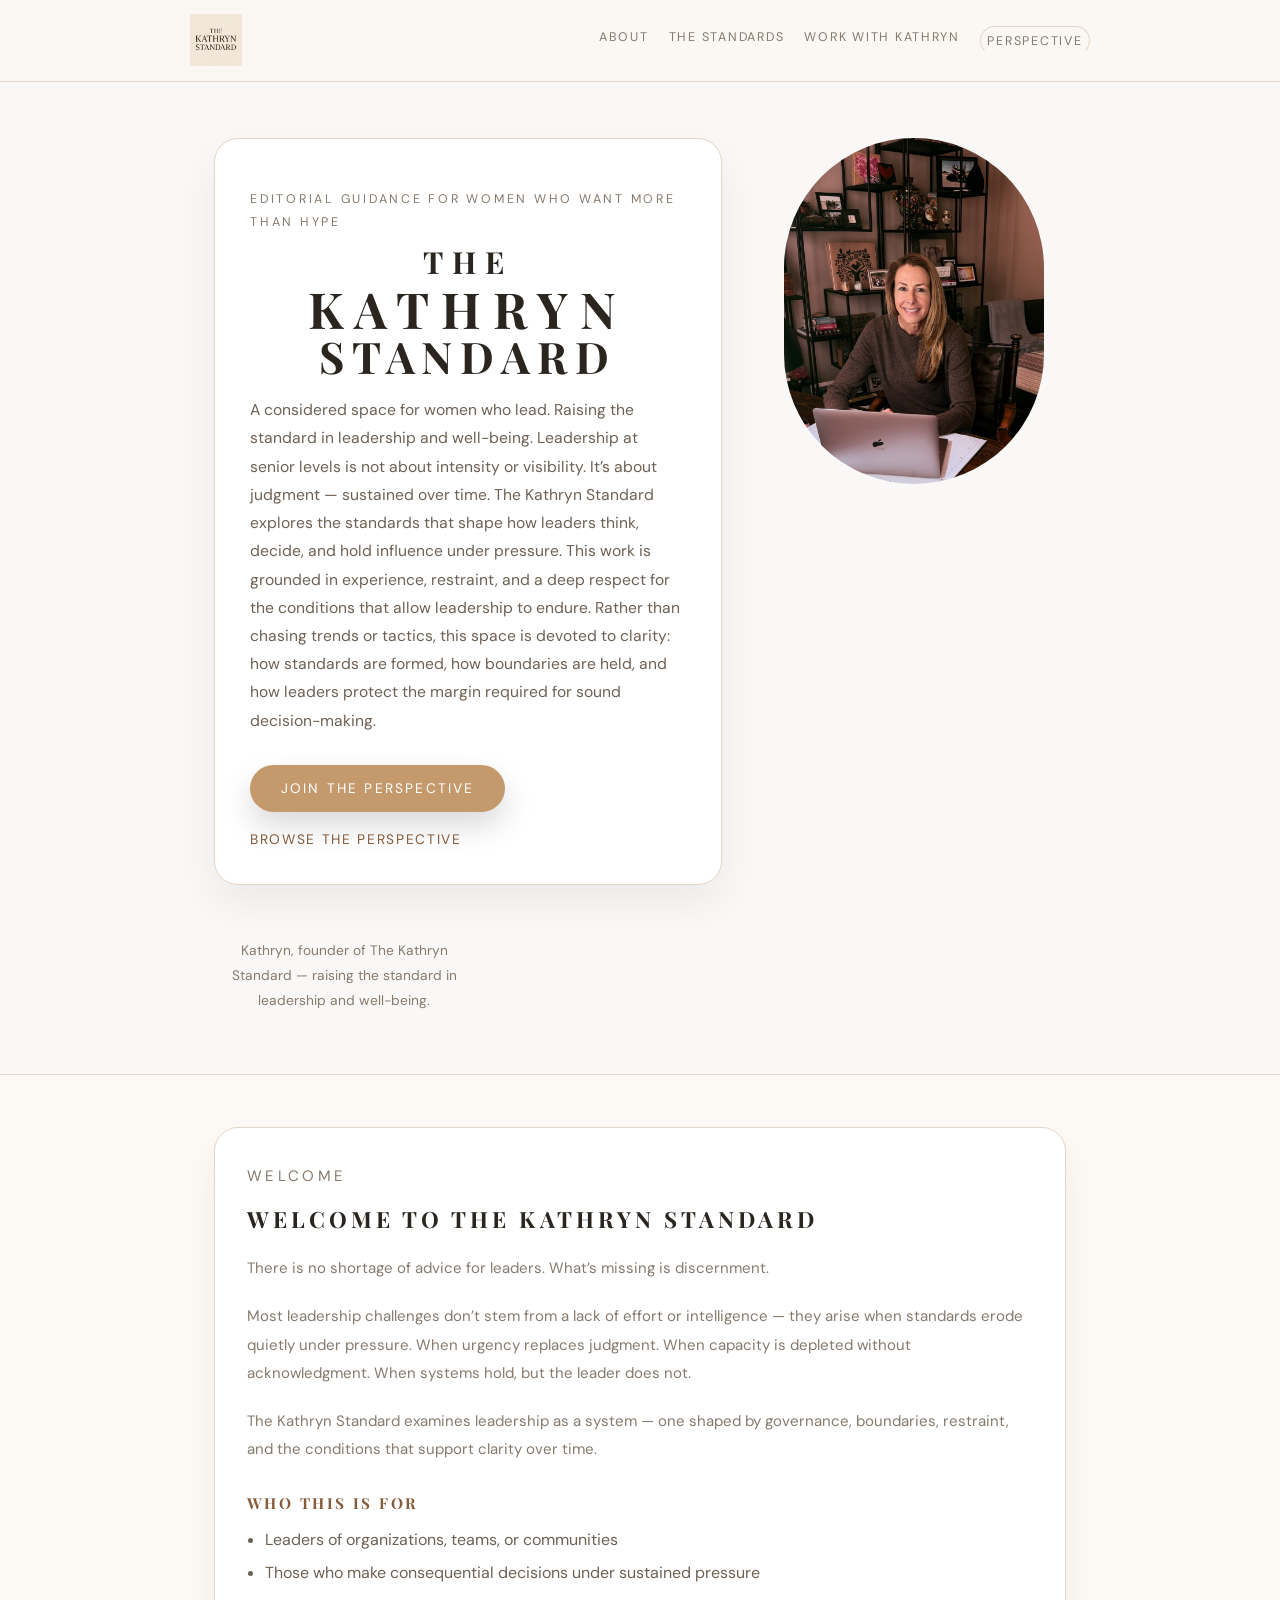
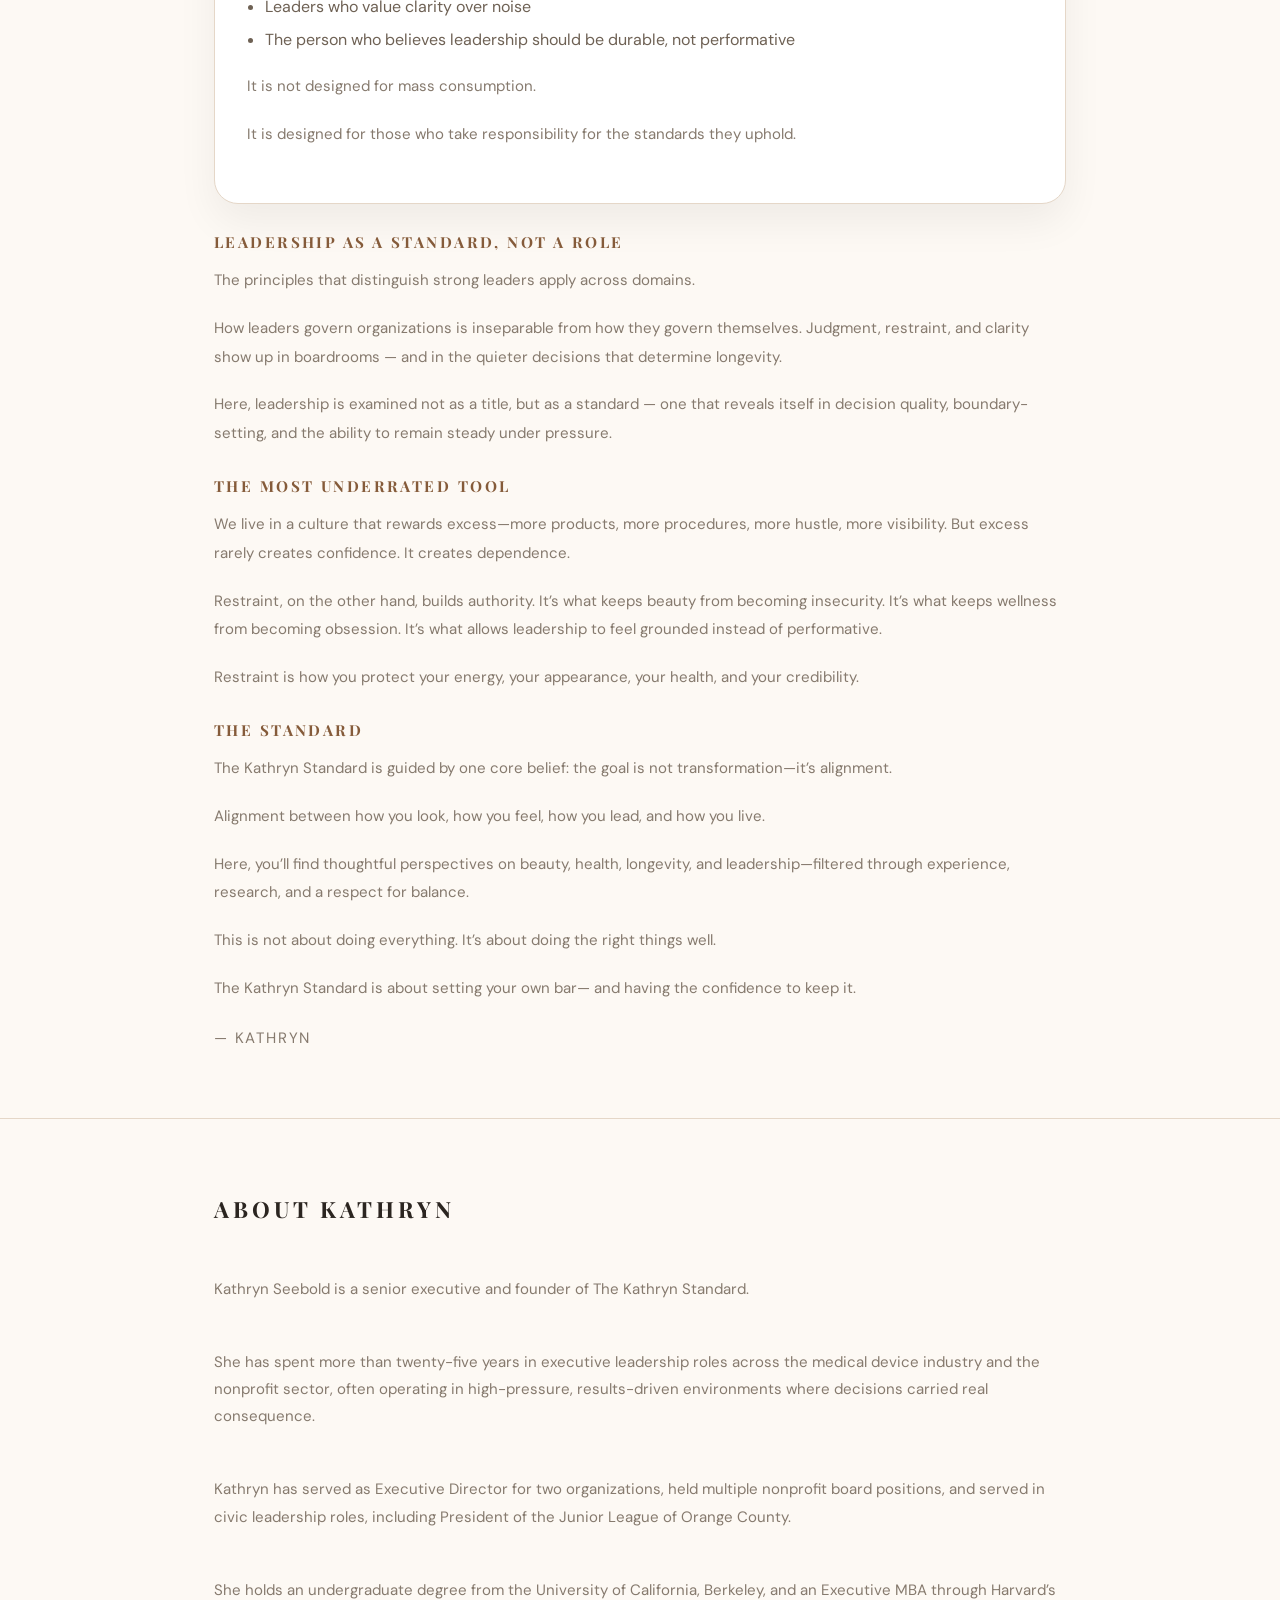
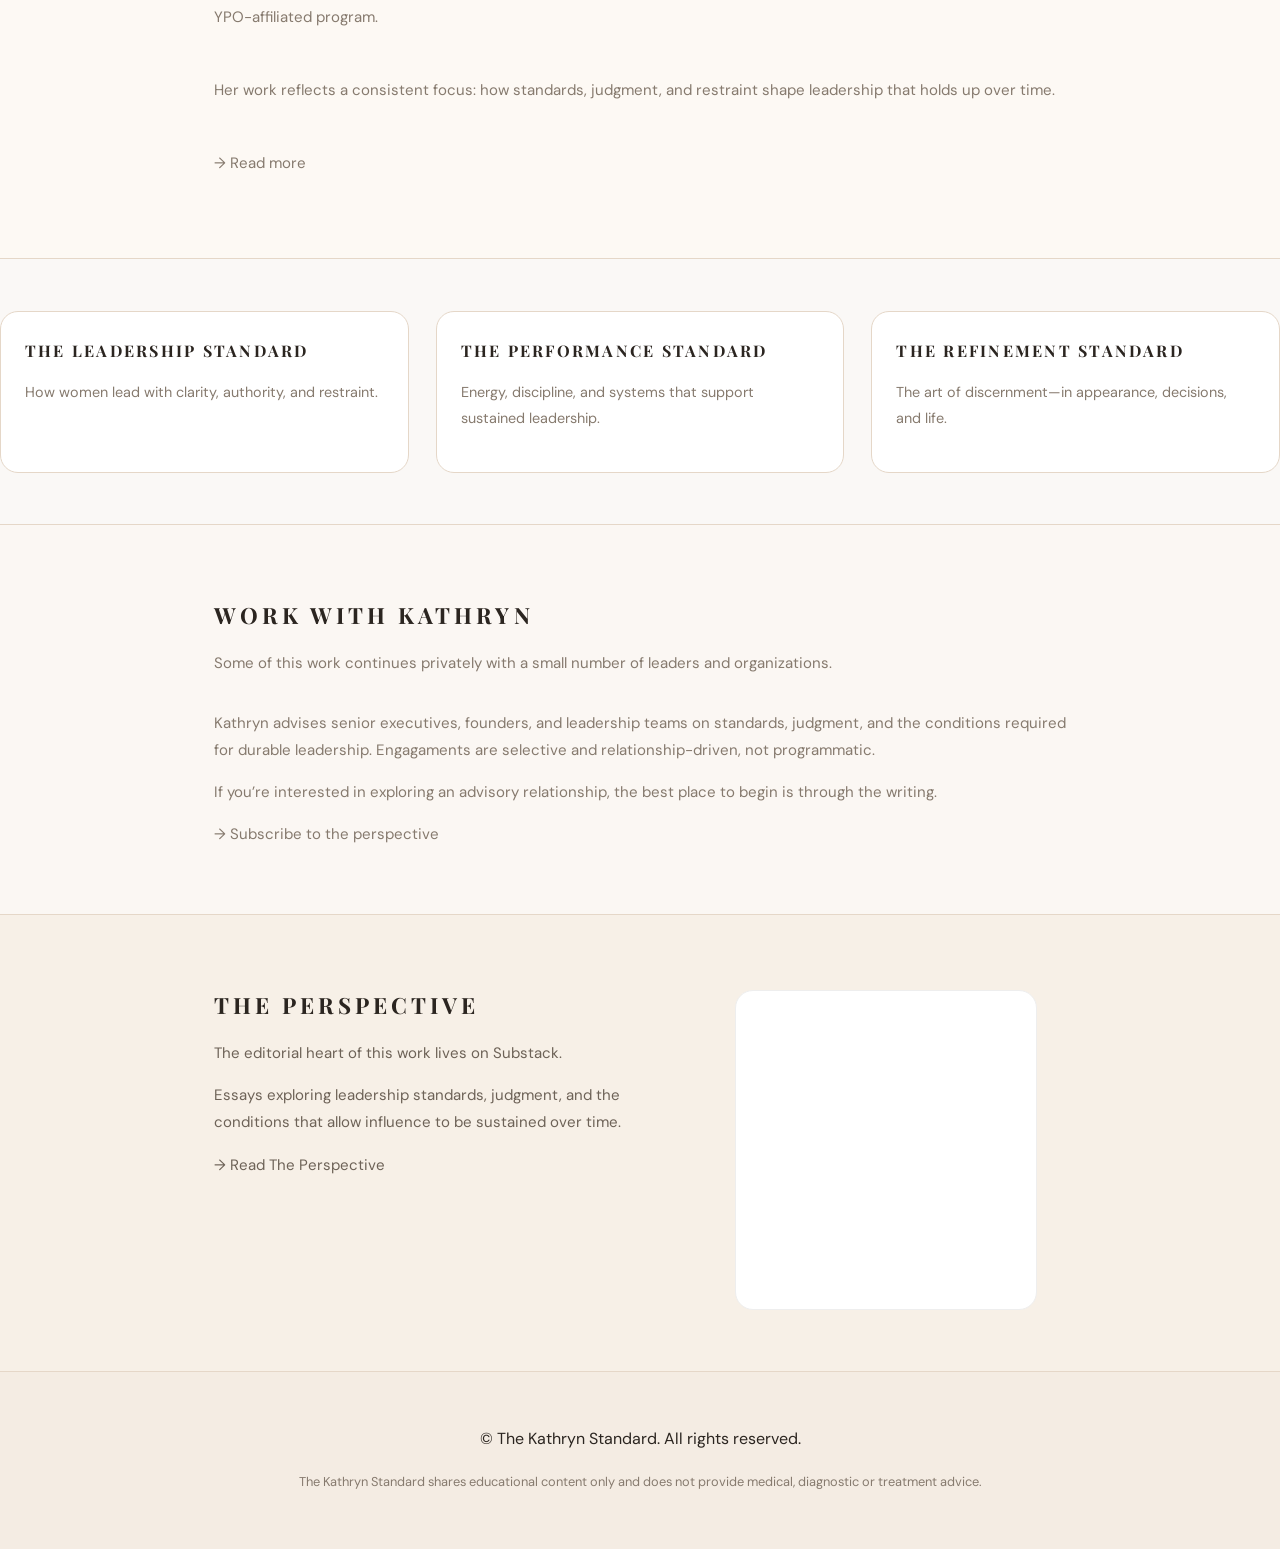
==== commit c2c1eeb1: "Fix typo in engagement description" ====
--- a/index.html
+++ b/index.html
@@ -312,7 +312,7 @@
     <div class="work-body">
       <p>
         Kathryn advises senior executives, founders, and leadership teams on standards,
-        judgment, and the conditions required for durable leadership. This work is selective
+        judgment, and the conditions required for durable leadership. Engagaments are selective
         and relationship-driven, not programmatic.
       </p>
 
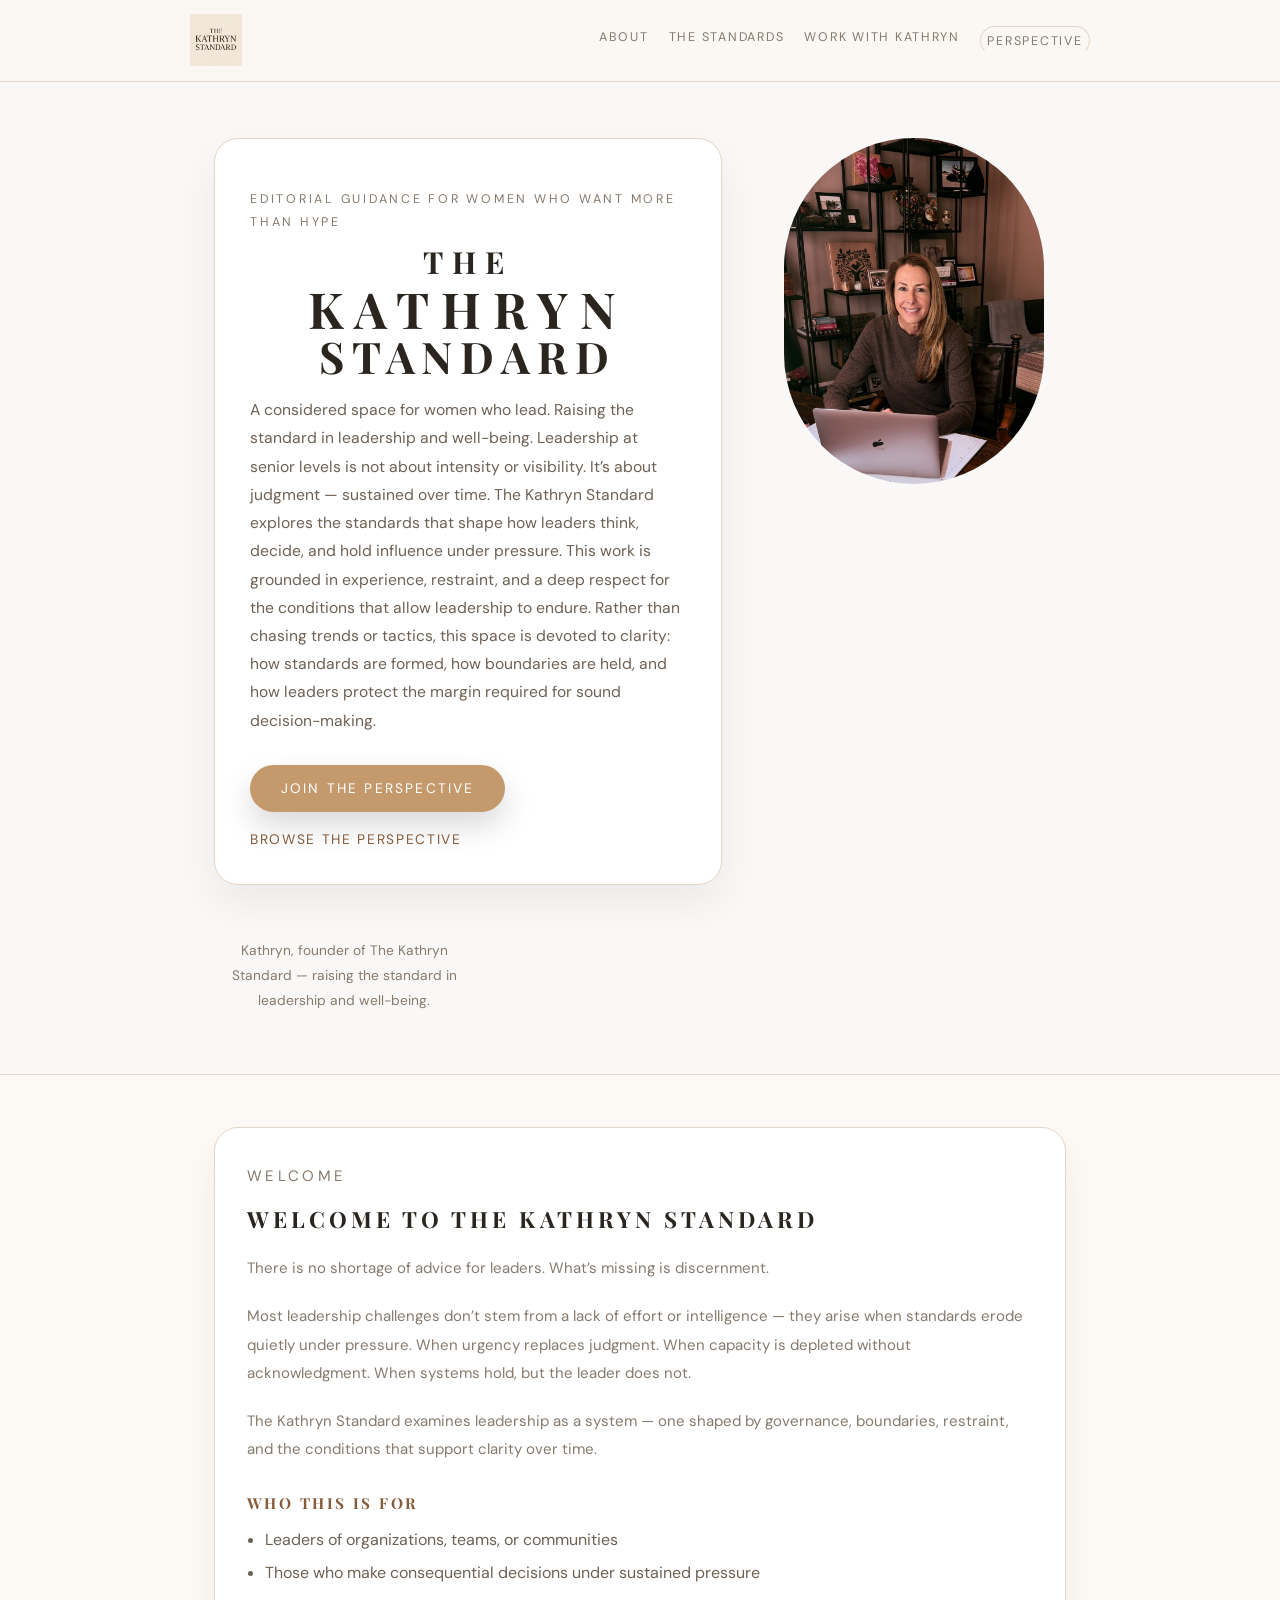
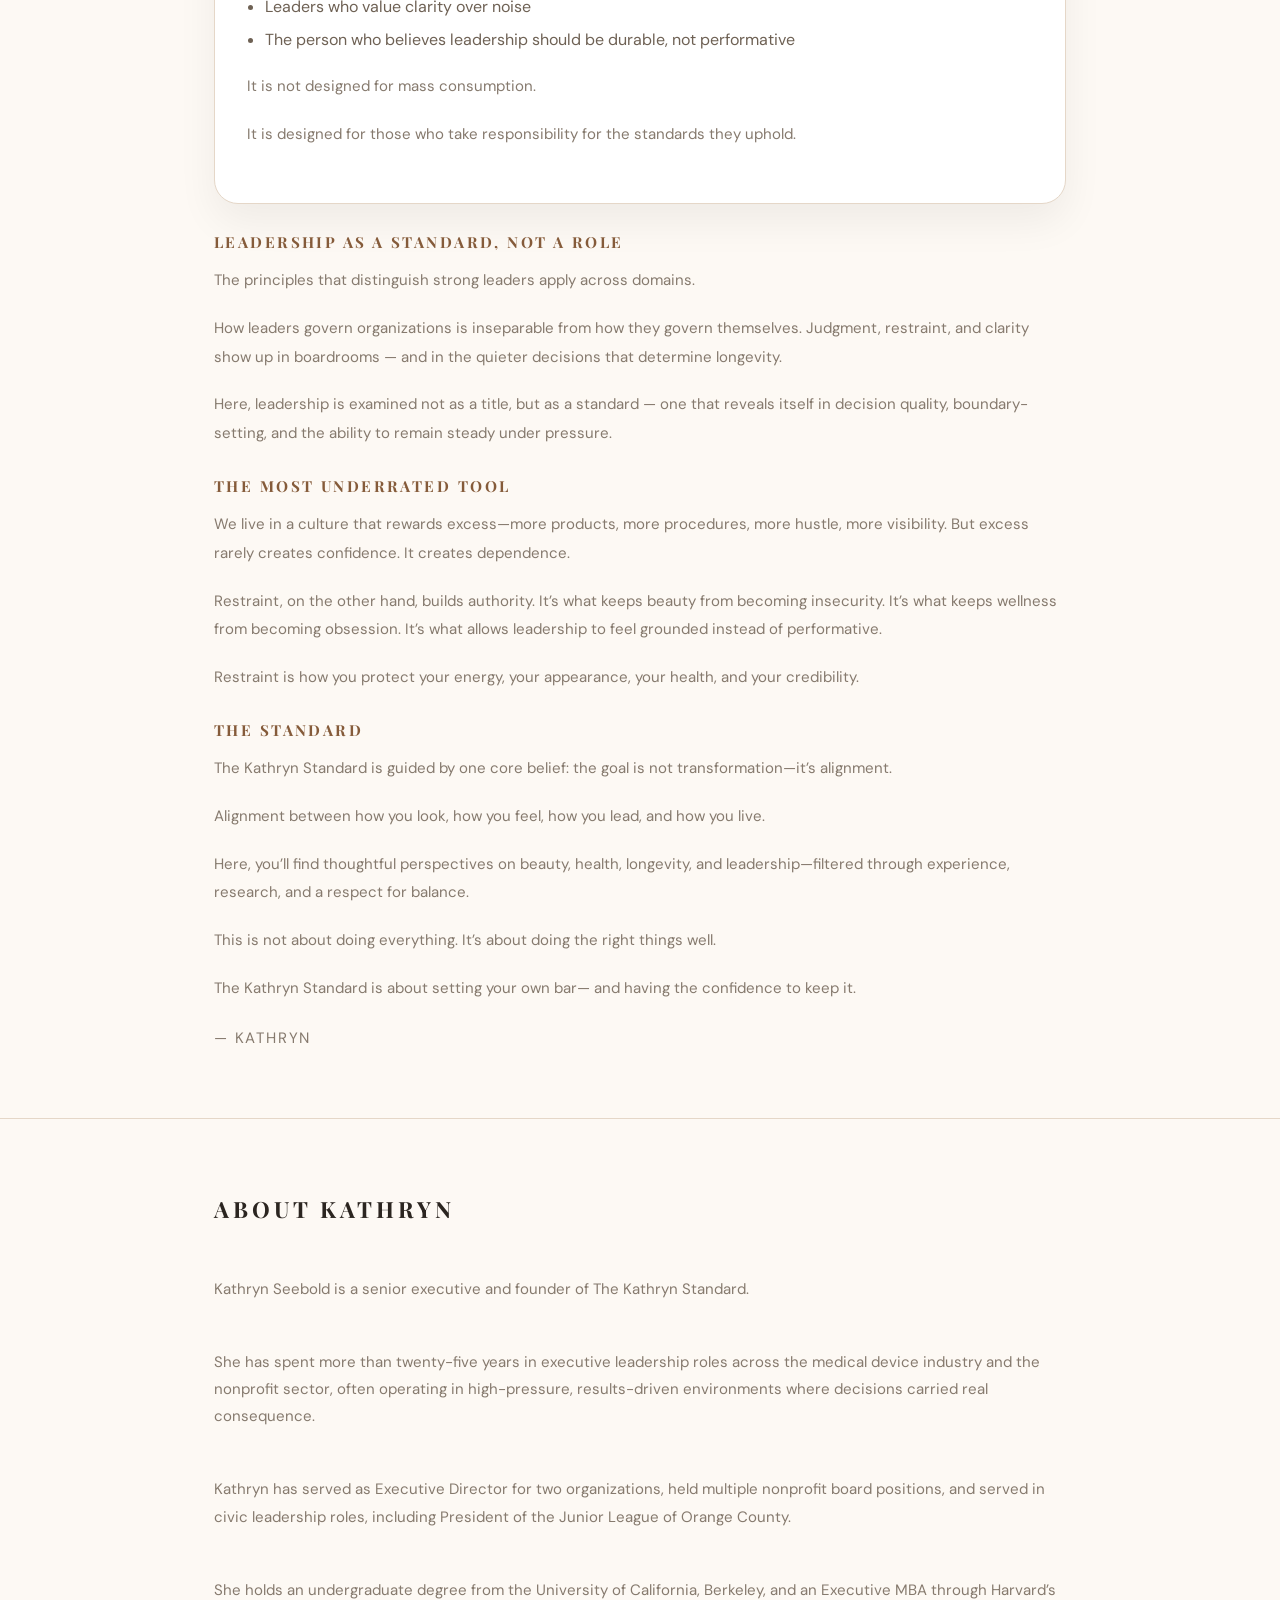
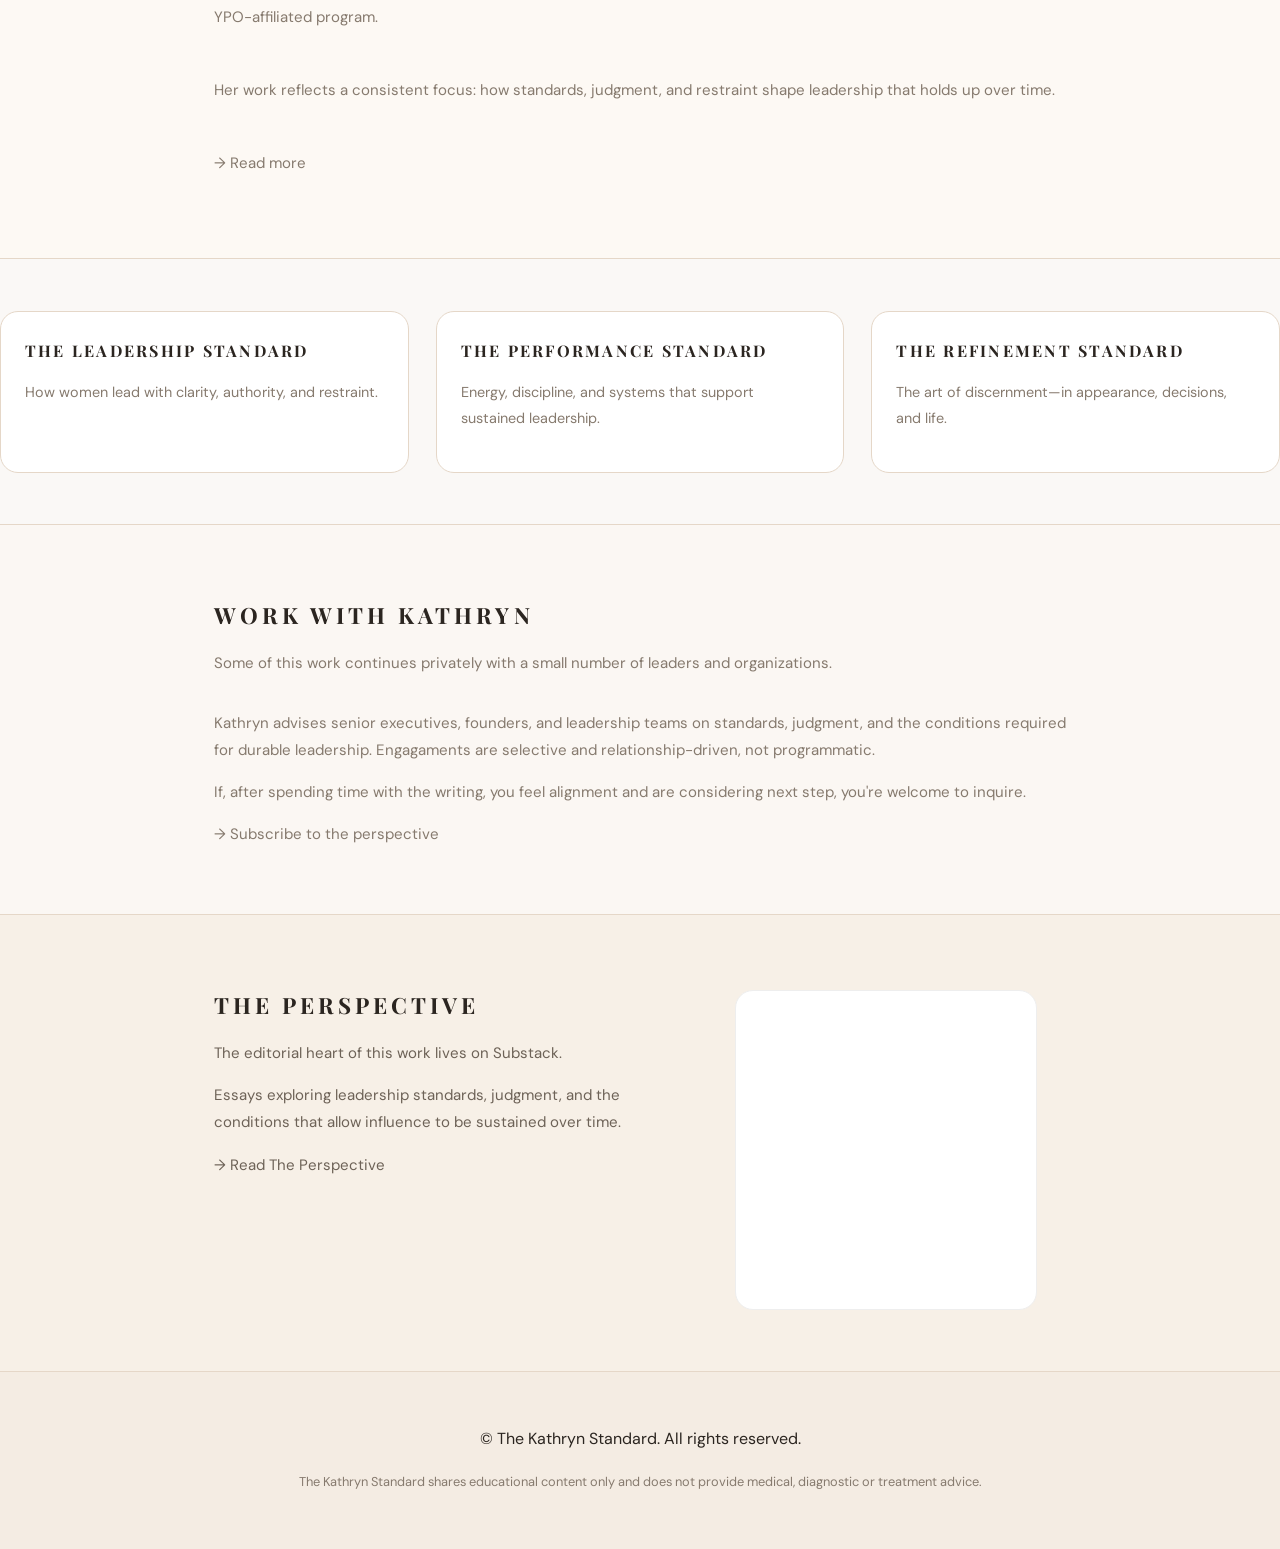
==== commit d2d0daf4: "Update index.html" ====
--- a/index.html
+++ b/index.html
@@ -317,8 +317,7 @@
       </p>
 
       <p>
-        If you’re interested in exploring an advisory relationship, the best place to begin
-        is through the writing.
+        If, after spending time with the writing, you feel alignment and are considering next step, you're welcome to inquire. 
       </p>
 
       <p>
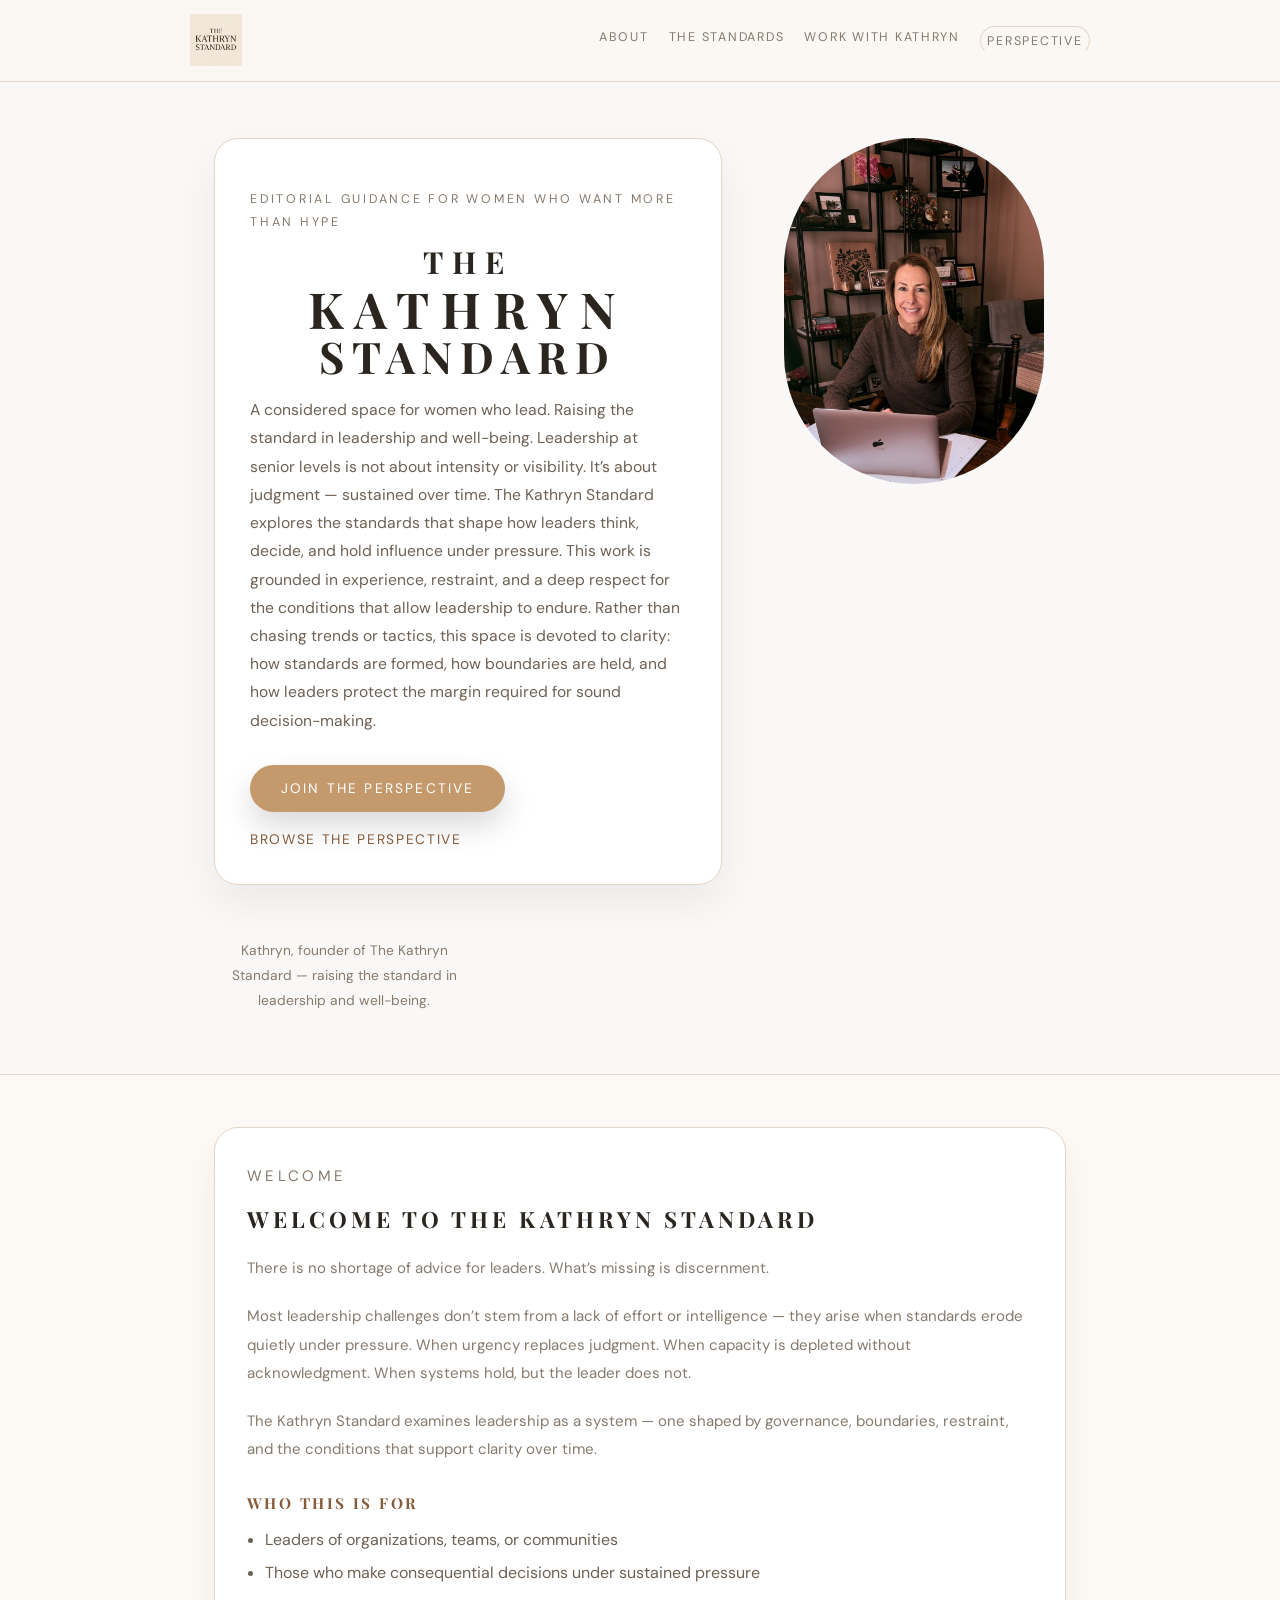
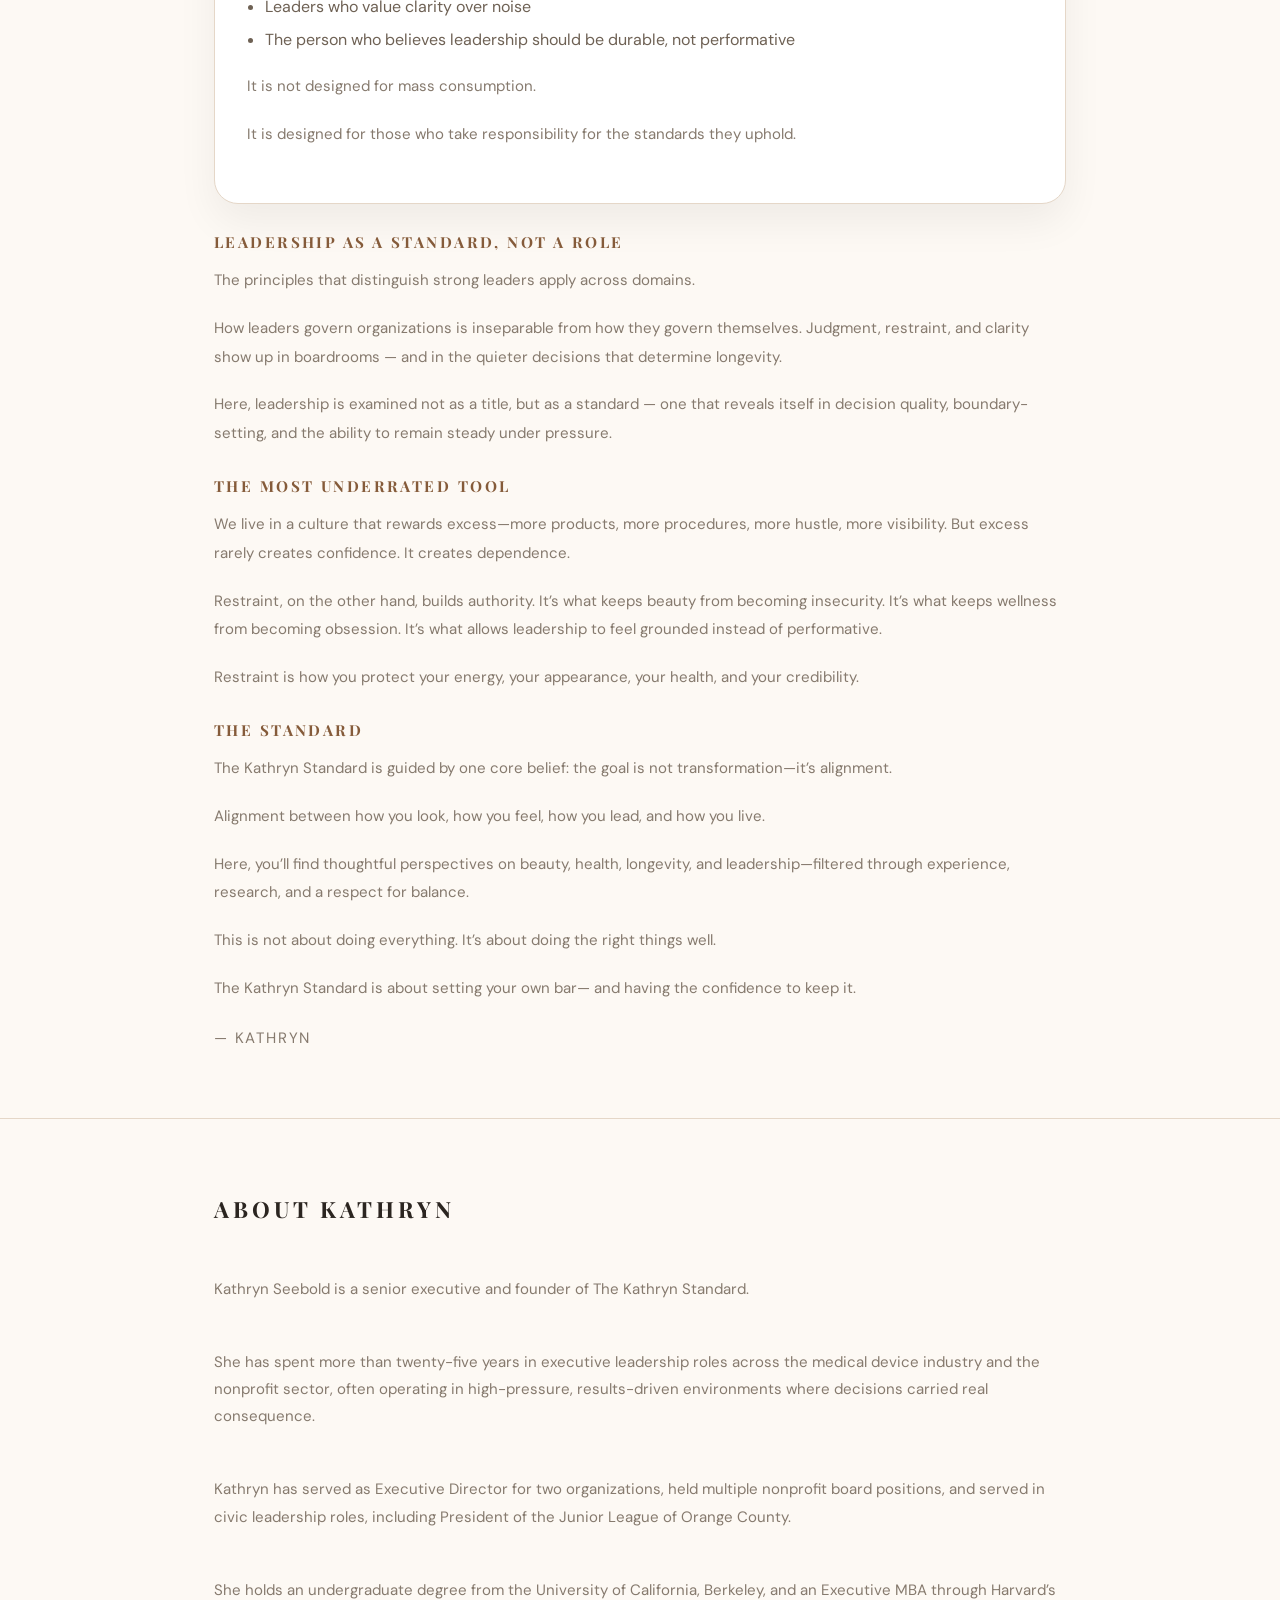
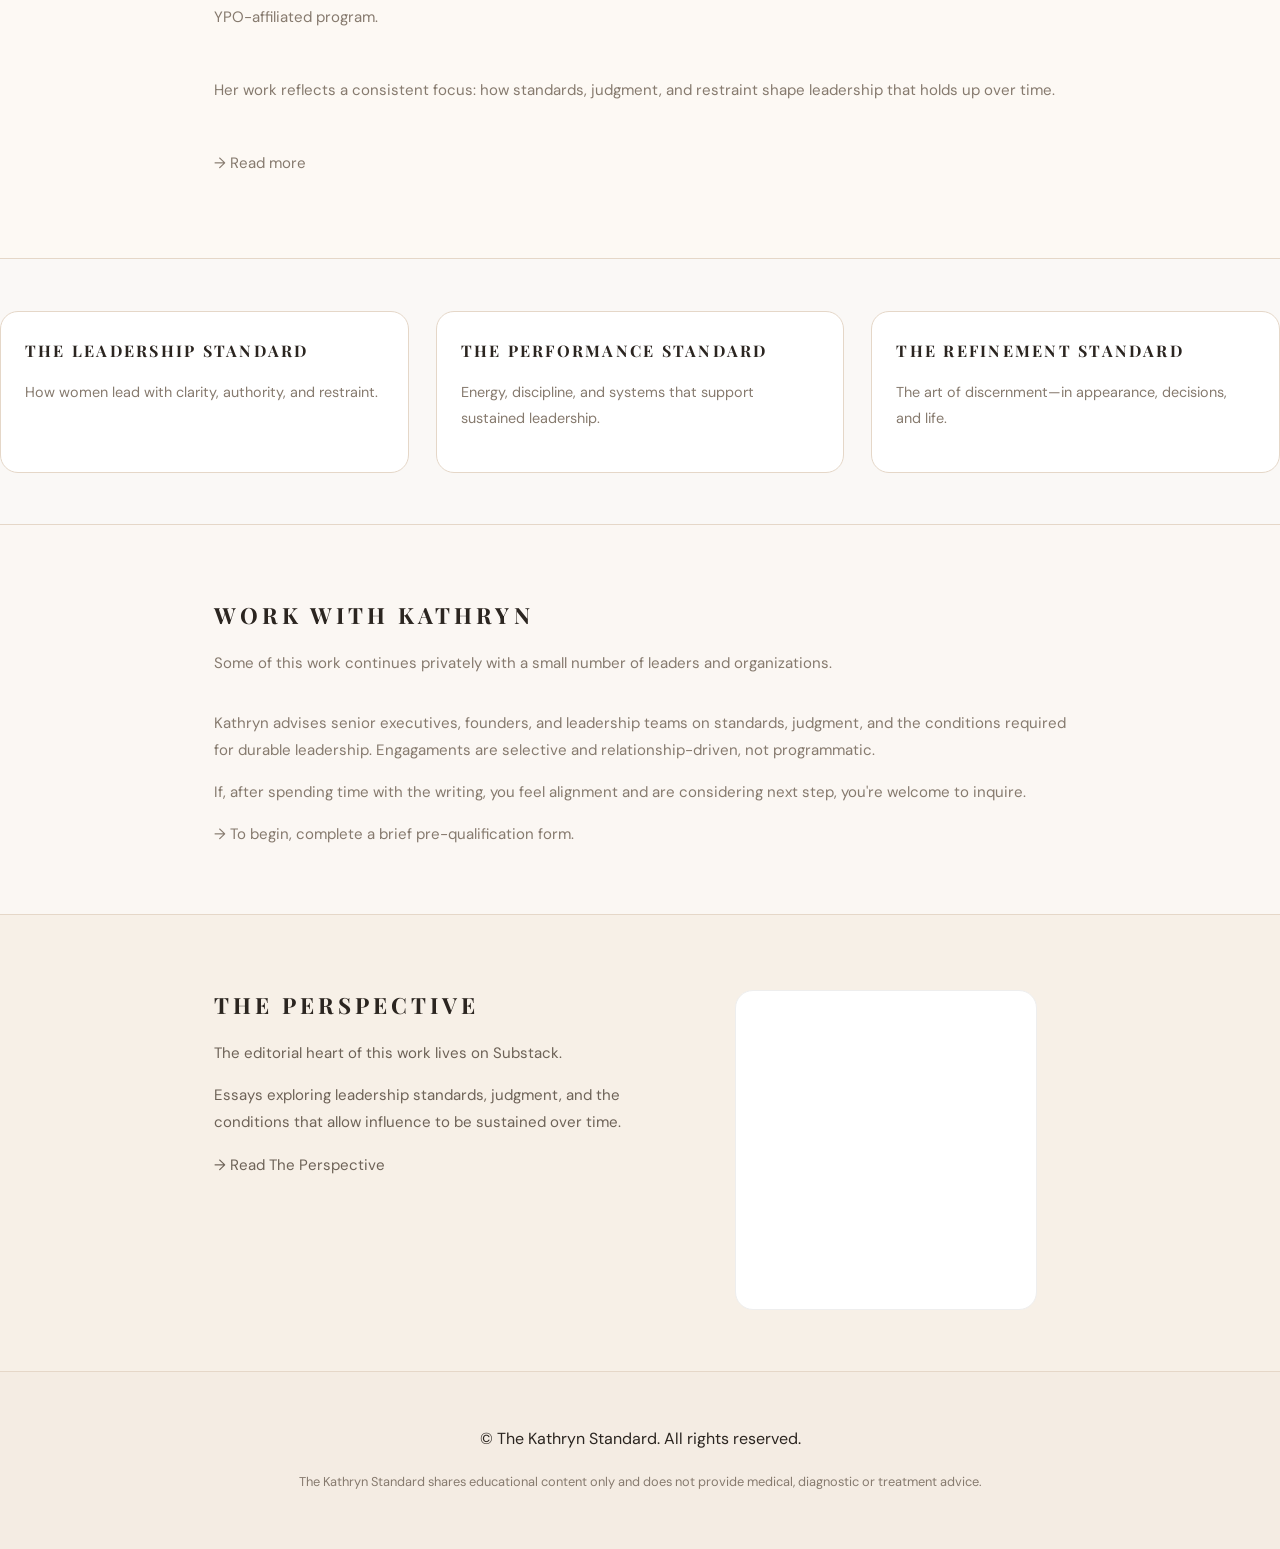
==== commit 681f1e72: "Update subscription link to pre-qualification form" ====
--- a/index.html
+++ b/index.html
@@ -56,7 +56,7 @@
       <nav class="main-nav" aria-label="Primary navigation">
         <a href="#about">About</a>
         <a href="#standards">The Standards</a>
-        <a href="#work-with">Work With Kathryn</a>
+       <a href="/work-with/">Work With Kathryn</a>
        <a href="https://perspective.thekathrynstandard.com" class="nav-cta" target="_blank" rel="noopener">Perspective</a>
       </nav>
     </div>
@@ -321,8 +321,9 @@
       </p>
 
       <p>
-        <a href="https://thekathrynstandard.substack.com" target="_blank" class="work-link">
-          → Subscribe to the perspective
+      <a href="/work-with/form/" class="work-link">
+  → To begin, complete a brief pre-qualification form.
+</a>
         </a>
       </p>
     </div>
